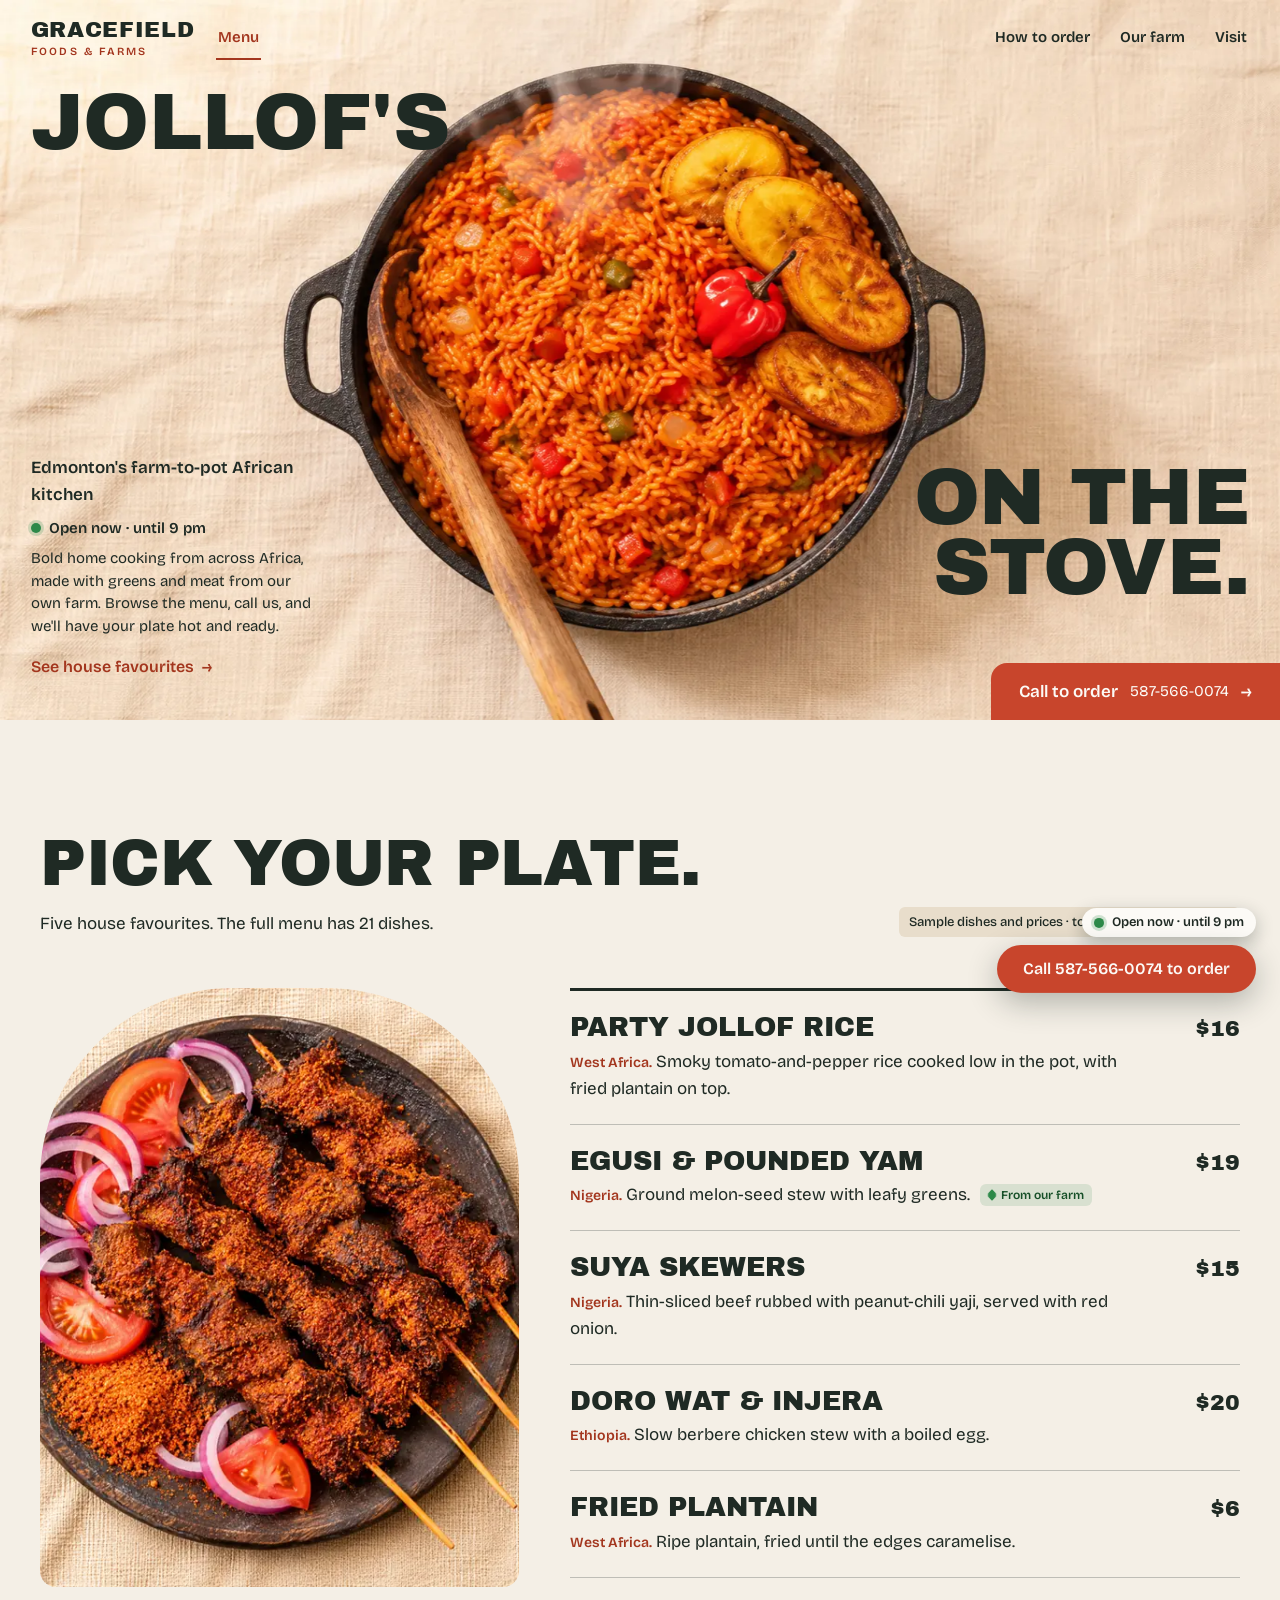
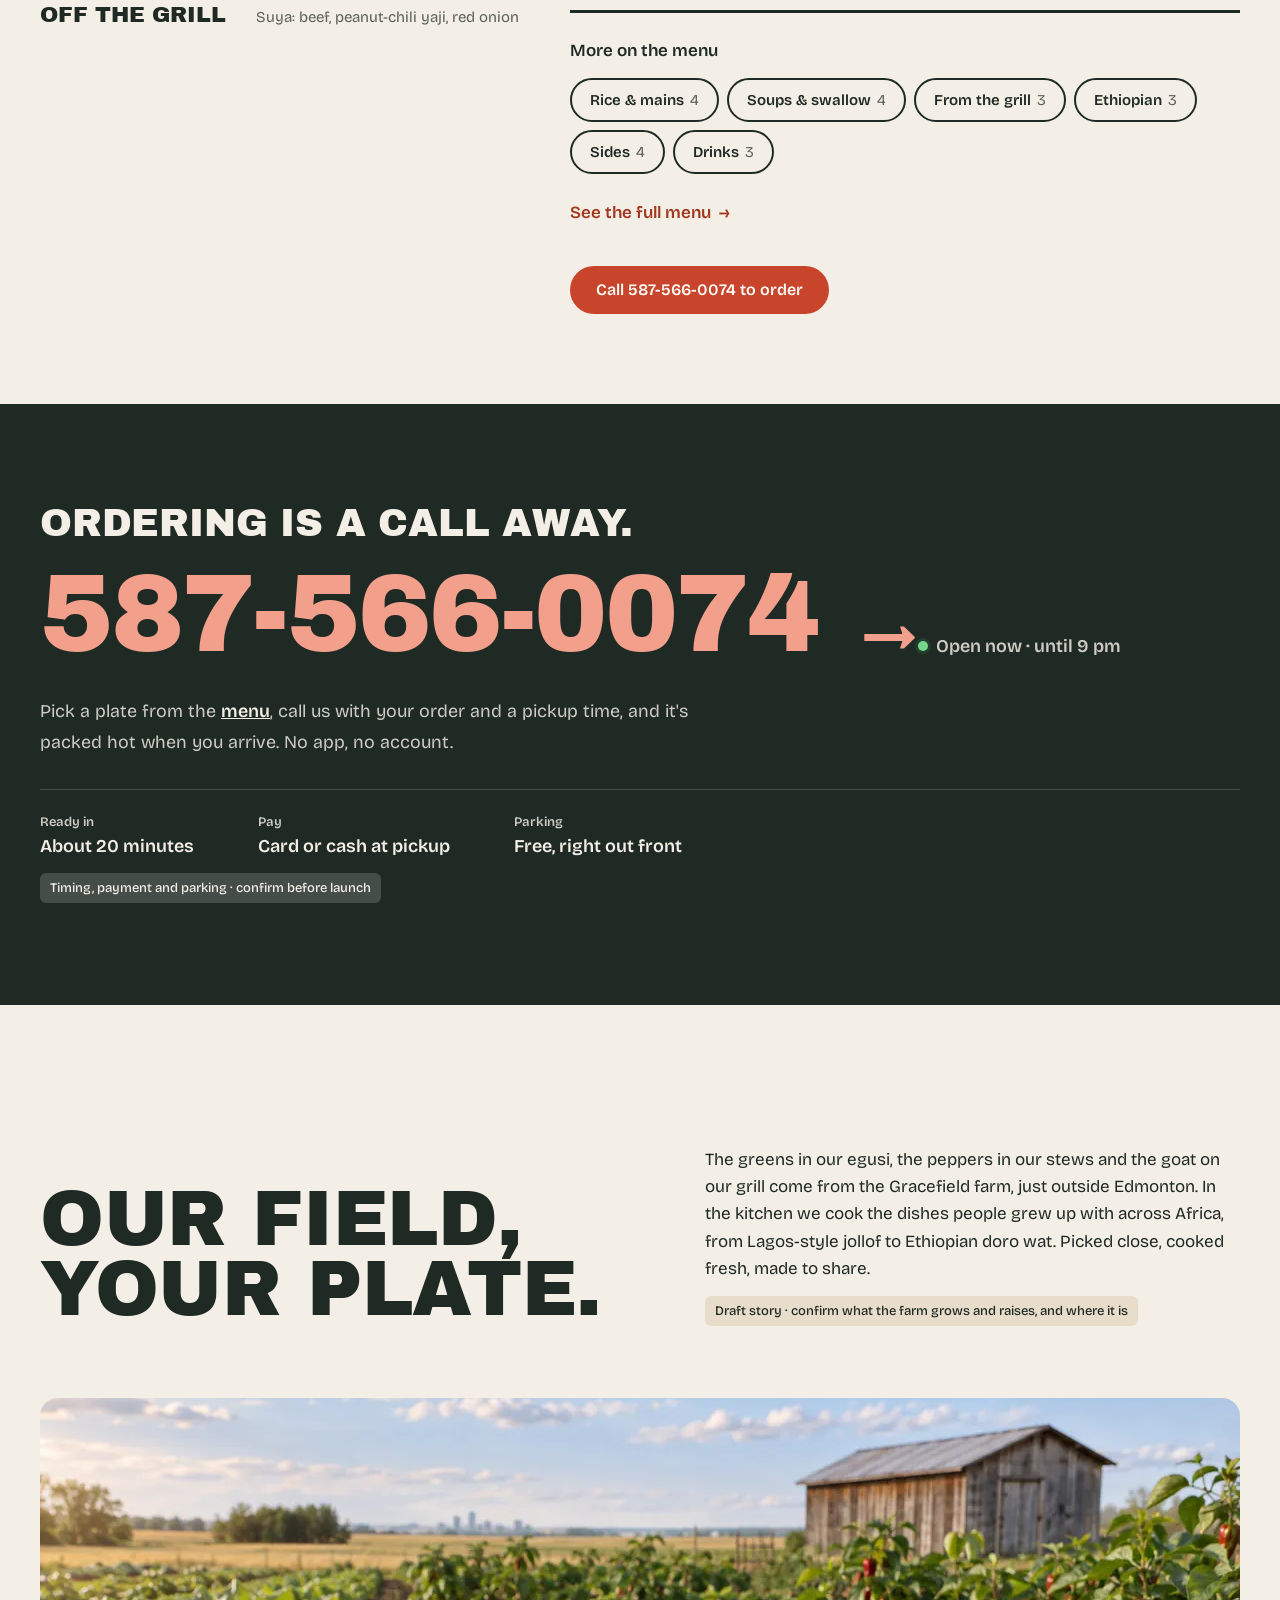
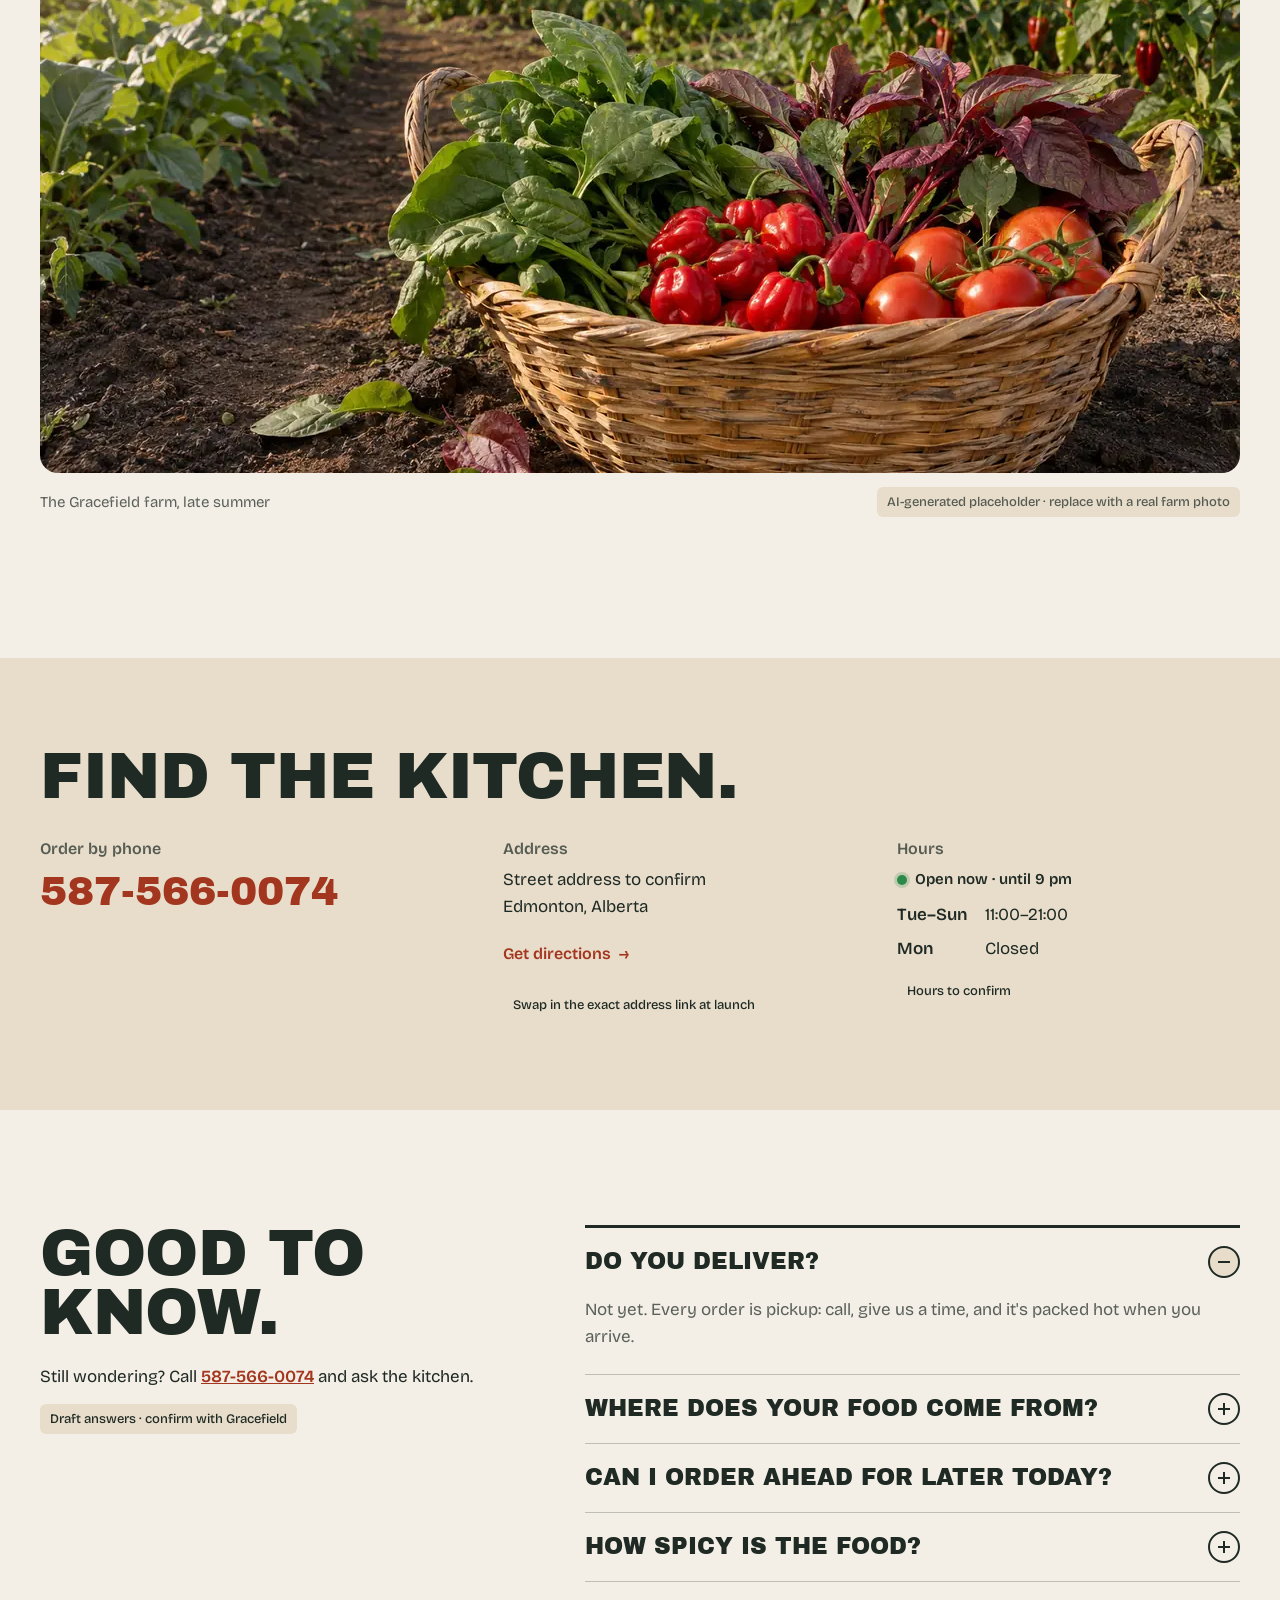
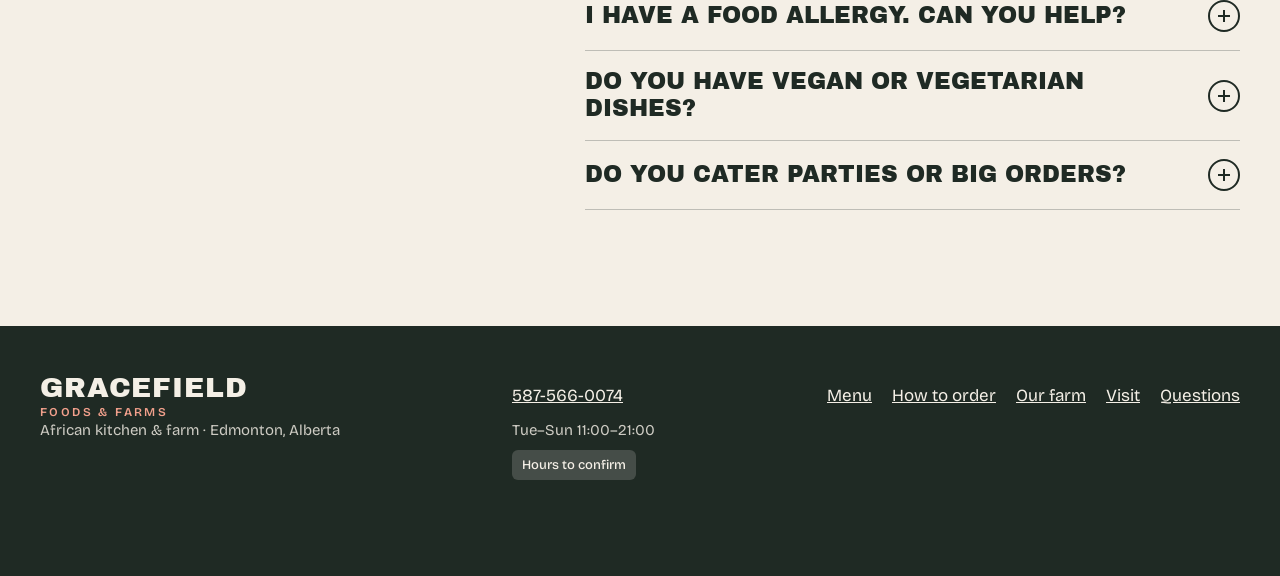
==== homepage-preview.html @ 68cd5986 "Gracefield Foods & Farms review preview Static HTML homepage and full menu for client review before " ====
<!doctype html>
<html lang="en">
<head>
<meta charset="utf-8">
<meta name="viewport" content="width=device-width,initial-scale=1">
<meta name="robots" content="noindex, nofollow"><!-- REVIEW PREVIEW ONLY: remove on the real site -->
<title>Gracefield Foods &amp; Farms · African Kitchen in Edmonton</title>
<meta name="description" content="Gracefield Foods &amp; Farms cooks bold African home food in Edmonton with produce from our own farm. See the menu and call 587-566-0074 to order.">
<!-- Share + search basics. LAUNCH: replace relative URLs with the full domain (https://…) and add <link rel="canonical">. -->
<meta name="theme-color" content="#f4efe6">
<link rel="icon" href="assets/favicon.svg" type="image/svg+xml">
<meta property="og:type" content="restaurant">
<meta property="og:site_name" content="Gracefield Foods &amp; Farms">
<meta property="og:title" content="Gracefield Foods &amp; Farms · African Kitchen in Edmonton">
<meta property="og:description" content="Jollof, egusi, suya and doro wat, cooked with greens and meat from our own farm. Call 587-566-0074 to order for pickup.">
<meta property="og:image" content="assets/share-1200x630.jpg">
<meta property="og:image:width" content="1200">
<meta property="og:image:height" content="630">
<meta property="og:image:alt" content="Cast-iron pot of jollof rice with fried plantain and a scotch bonnet">
<meta property="og:locale" content="en_CA">
<meta name="twitter:card" content="summary_large_image">
<script type="application/ld+json">
{
  "@context": "https://schema.org",
  "@type": "Restaurant",
  "name": "Gracefield Foods & Farms",
  "description": "African home cooking with produce from our own farm, for pickup in Edmonton.",
  "servesCuisine": ["African", "West African", "Nigerian", "Ghanaian", "Ethiopian"],
  "telephone": "+1-587-566-0074",
  "priceRange": "$$",
  "image": "assets/share-1200x630.jpg",
  "hasMenu": "menu-preview.html",
  "acceptsReservations": false,
  "address": {
    "@type": "PostalAddress",
    "addressLocality": "Edmonton",
    "addressRegion": "AB",
    "addressCountry": "CA"
  },
  "openingHoursSpecification": [
    {
      "@type": "OpeningHoursSpecification",
      "dayOfWeek": ["Tuesday", "Wednesday", "Thursday", "Friday", "Saturday", "Sunday"],
      "opens": "11:00",
      "closes": "21:00"
    }
  ]
}
</script>
<link rel="preconnect" href="https://fonts.googleapis.com">
<link rel="preconnect" href="https://fonts.gstatic.com" crossorigin>
<link rel="preload" as="style" href="https://fonts.googleapis.com/css2?family=Archivo+Black&family=Bricolage+Grotesque:opsz,wght@12..96,400;12..96,500;12..96,600&display=swap">
<link href="https://fonts.googleapis.com/css2?family=Archivo+Black&family=Bricolage+Grotesque:opsz,wght@12..96,400;12..96,500;12..96,600&display=swap" rel="stylesheet">
<link rel="preload" as="image" type="image/webp" imagesrcset="assets/hero-800.webp 800w, assets/hero-1200.webp 1200w, assets/hero-1672.webp 1672w" imagesizes="100vw">
<link rel="stylesheet" href="assets/gracefield.css?v=91feab56">
</head>
<body>
<a class="skip" href="#main">Skip to content</a>

<header class="site-header">
  <div class="brand-group">
    <a class="brand" href="#main">Gracefield <span class="brand-sub">Foods &amp; Farms</span></a>
    <nav aria-label="Menu"><a class="nav-primary" href="menu-preview.html">Menu</a></nav>
  </div>
  <button class="menu-toggle" type="button" aria-expanded="false" aria-controls="site-nav"><span class="bars" aria-hidden="true"></span><span class="label">More</span></button>
  <nav class="nav-utility-wrap" id="site-nav" aria-label="Main">
    <ul class="nav-utility">
      <li><a href="#order">How to order</a></li>
      <li><a href="#about">Our farm</a></li>
      <li><a href="#visit">Visit</a></li>
    </ul>
  </nav>
</header>

<main id="main">

  <!-- 1 · Hero -->
  <section class="hero" aria-labelledby="hero-title">
    <picture>
      <source type="image/webp" srcset="assets/hero-800.webp 800w, assets/hero-1200.webp 1200w, assets/hero-1672.webp 1672w" sizes="100vw">
      <img class="hero-img" src="assets/hero-1672.jpg" srcset="assets/hero-800.jpg 800w, assets/hero-1200.jpg 1200w, assets/hero-1672.jpg 1672w" sizes="100vw"
           width="1672" height="941" fetchpriority="high"
           alt="Overhead view of a cast-iron pot of steaming jollof rice topped with fried plantain and a scotch bonnet pepper">
    </picture>
    <h1 id="hero-title"><span class="l1">Jollof's</span> <span class="l2">on the<br>stove.</span></h1>
    <div class="hero-copy">
      <span class="where">Edmonton's farm-to-pot African kitchen</span>
      <p class="open-status" data-open-status hidden></p>
      <p>Bold home cooking from across Africa, made with greens and meat from our own farm. Browse the menu, call us, and we'll have your plate hot and ready.</p>
      <a class="link-arrow" href="#menu">See house favourites <span aria-hidden="true">→</span></a>
    </div>
    <a class="edge-cta" href="tel:+15875660074" data-callbar-anchor>Call to order <small>587-566-0074</small><span class="arrow" aria-hidden="true">→</span></a>
  </section>

  <!-- 2 · Menu: featured dish + list -->
  <section class="menu" id="menu" aria-labelledby="menu-title">
    <div class="wrap">
      <div class="menu-head">
        <div><h2 class="h2" id="menu-title">Pick your plate.</h2><p class="lede"><!-- build:lede -->Five house favourites. The full menu has 21 dishes.<!-- /build:lede --></p></div>
        <span class="placeholder-note">Sample dishes and prices · to confirm with Gracefield</span>
      </div>
      <div class="menu-grid">
        <figure class="feature">
          <picture>
            <source type="image/webp" srcset="assets/feature-suya-640.webp 640w, assets/feature-suya-960.webp 960w" sizes="(max-width:820px) 100vw, 45vw">
            <img src="assets/feature-suya-960.jpg" srcset="assets/feature-suya-640.jpg 640w, assets/feature-suya-960.jpg 960w" sizes="(max-width:820px) 100vw, 45vw"
                 width="960" height="960" loading="lazy" decoding="async"
                 alt="Spice-crusted beef suya skewers with red onion and tomato on a dark plate">
          </picture>
          <figcaption><b>Off the grill</b><span>Suya: beef, peanut-chili yaji, red onion</span></figcaption>
        </figure>
        <div>
<!-- build:favourites -->
          <ul class="menu-list">
            <li class="menu-item">
              <h3>Party Jollof Rice</h3><span class="price">$16</span>
              <p><span class="region">West Africa.</span> Smoky tomato-and-pepper rice cooked low in the pot, with fried plantain on top.</p>
            </li>
            <li class="menu-item">
              <h3>Egusi &amp; Pounded Yam</h3><span class="price">$19</span>
              <p><span class="region">Nigeria.</span> Ground melon-seed stew with leafy greens. <span class="farm-tag">From our farm</span></p>
            </li>
            <li class="menu-item">
              <h3>Suya Skewers</h3><span class="price">$15</span>
              <p><span class="region">Nigeria.</span> Thin-sliced beef rubbed with peanut-chili yaji, served with red onion.</p>
            </li>
            <li class="menu-item">
              <h3>Doro Wat &amp; Injera</h3><span class="price">$20</span>
              <p><span class="region">Ethiopia.</span> Slow berbere chicken stew with a boiled egg.</p>
            </li>
            <li class="menu-item">
              <h3>Fried Plantain</h3><span class="price">$6</span>
              <p><span class="region">West Africa.</span> Ripe plantain, fried until the edges caramelise.</p>
            </li>
          </ul>
<!-- /build:favourites -->
          <div class="menu-more">
            <p>More on the menu</p>
<!-- build:chips -->
            <ul class="cat-chips">
              <li><a href="menu-preview.html#rice">Rice &amp; mains<span class="count">4</span></a></li>
              <li><a href="menu-preview.html#soups">Soups &amp; swallow<span class="count">4</span></a></li>
              <li><a href="menu-preview.html#grill">From the grill<span class="count">3</span></a></li>
              <li><a href="menu-preview.html#ethiopian">Ethiopian<span class="count">3</span></a></li>
              <li><a href="menu-preview.html#sides">Sides<span class="count">4</span></a></li>
              <li><a href="menu-preview.html#drinks">Drinks<span class="count">3</span></a></li>
            </ul>
<!-- /build:chips -->
            <a class="link-arrow" href="menu-preview.html">See the full menu <span aria-hidden="true">→</span></a>
          </div>
          <div class="menu-foot">
            <a class="btn btn-primary" href="tel:+15875660074">Call 587-566-0074 to order</a>
          </div>
        </div>
      </div>
    </div>
  </section>

  <!-- 3 · A call away (dark) -->
  <section class="order" id="order" aria-labelledby="order-title">
    <div class="wrap">
      <h2 class="h2" id="order-title">Ordering is a call away.</h2>
      <a class="order-phone" href="tel:+15875660074"><span>587-566-0074</span><span class="arrow" aria-hidden="true">→</span></a>
      <p class="open-status" data-open-status hidden></p>
      <p>Pick a plate from the <a href="menu-preview.html">menu</a>, call us with your order and a pickup time, and it's packed hot when you arrive. No app, no account.</p>
      <dl class="pickup">
        <div><dt>Ready in</dt><dd>About 20 minutes</dd></div>
        <div><dt>Pay</dt><dd>Card or cash at pickup</dd></div>
        <div><dt>Parking</dt><dd>Free, right out front</dd></div>
      </dl>
      <span class="placeholder-note">Timing, payment and parking · confirm before launch</span>
    </div>
  </section>

  <!-- 4 · About -->
  <section class="about-sec" id="about" aria-labelledby="about-title">
    <div class="wrap about">
      <h2 class="h2" id="about-title">Our field, your plate.</h2>
      <div>
        <p class="lede">The greens in our egusi, the peppers in our stews and the goat on our grill come from the Gracefield farm, just outside Edmonton. In the kitchen we cook the dishes people grew up with across Africa, from Lagos-style jollof to Ethiopian doro wat. Picked close, cooked fresh, made to share.</p>
        <span class="placeholder-note">Draft story · confirm what the farm grows and raises, and where it is</span>
      </div>
    </div>
    <figure class="wrap farm-photo">
      <picture>
        <source type="image/webp" srcset="assets/farm-800.webp 800w, assets/farm-1200.webp 1200w, assets/farm-1536.webp 1536w" sizes="(max-width:75rem) 100vw, 75rem">
        <img src="assets/farm-1200.jpg" srcset="assets/farm-800.jpg 800w, assets/farm-1200.jpg 1200w, assets/farm-1536.jpg 1536w" sizes="(max-width:75rem) 100vw, 75rem"
             width="1536" height="1024" loading="lazy" decoding="async"
             alt="A woven basket of just-picked greens, red peppers and tomatoes between crop rows on the Gracefield farm, a weathered shed and prairie sky behind">
      </picture>
      <figcaption><span>The Gracefield farm, late summer</span><span class="placeholder-note">AI-generated placeholder · replace with a real farm photo</span></figcaption>
    </figure>
  </section>

  <!-- 5 · Visit -->
  <section class="visit" id="visit" aria-labelledby="visit-title">
    <div class="wrap">
      <h2 class="h2" id="visit-title">Find the kitchen.</h2>
      <div class="visit-grid">
        <div>
          <h3>Order by phone</h3>
          <a class="big-phone" href="tel:+15875660074">587-566-0074</a>
        </div>
        <div>
          <h3>Address</h3>
          <p>Street address to confirm<br>Edmonton, Alberta</p>
          <a class="link-arrow" href="https://www.google.com/maps/search/?api=1&amp;query=Gracefield+Foods+and+Farms+Edmonton" target="_blank" rel="noopener">Get directions <span aria-hidden="true">→</span><span class="vh"> (opens Google Maps)</span></a>
          <span class="placeholder-note">Swap in the exact address link at launch</span>
        </div>
        <div>
          <h3>Hours</h3>
          <p class="open-status" data-open-status hidden></p>
          <dl>
            <dt>Tue–Sun</dt><dd>11:00–21:00</dd>
            <dt>Mon</dt><dd>Closed</dd>
          </dl>
          <span class="placeholder-note">Hours to confirm</span>
        </div>
      </div>
    </div>
  </section>

  <!-- 6 · FAQ (native details, one open at a time) -->
  <section class="faq" id="faq" aria-labelledby="faq-title">
    <div class="wrap faq-grid">
      <div class="faq-head">
        <h2 class="h2" id="faq-title">Good to know.</h2>
        <p class="lede">Still wondering? Call <a href="tel:+15875660074">587-566-0074</a> and ask the kitchen.</p>
        <span class="placeholder-note">Draft answers · confirm with Gracefield</span>
      </div>
      <div class="faq-list">
        <details name="faq" open>
          <summary>Do you deliver?</summary>
          <div class="faq-a"><p>Not yet. Every order is pickup: call, give us a time, and it's packed hot when you arrive.</p></div>
        </details>
        <details name="faq">
          <summary>Where does your food come from?</summary>
          <div class="faq-a"><p>Much of it from our own farm outside Edmonton: leafy greens, peppers, goat and chicken. Look for the "From our farm" tag on the <a href="menu-preview.html">menu</a>. Rice, plantain and spices come from trusted African grocers.</p></div>
        </details>
        <details name="faq">
          <summary>Can I order ahead for later today?</summary>
          <div class="faq-a"><p>Yes. Call any time we're open and tell us when you'd like to pick up. We'll start cooking so it's ready on the minute.</p></div>
        </details>
        <details name="faq">
          <summary>How spicy is the food?</summary>
          <div class="faq-a"><p>Every dish on the <a href="menu-preview.html">menu</a> shows a heat rating out of 3. Most plates can be made milder; just ask when you call.</p></div>
        </details>
        <details name="faq">
          <summary>I have a food allergy. Can you help?</summary>
          <div class="faq-a"><p>Each dish lists its allergens on the menu. Our kitchen cooks with peanuts, fish and wheat, so tell us about any allergy when you order and we'll tell you what's safe.</p></div>
        </details>
        <details name="faq">
          <summary>Do you have vegan or vegetarian dishes?</summary>
          <div class="faq-a"><p>Yes: party jollof, misir wat, the Ethiopian veggie combo and fried plantain are all vegan. Look for the Vegan and Vegetarian tags on the <a href="menu-preview.html">menu</a>.</p></div>
        </details>
        <details name="faq">
          <summary>Do you cater parties or big orders?</summary>
          <div class="faq-a"><p>We do trays of jollof, stews and suya for parties and events. Call at least two days ahead so we can plan the pots.</p></div>
        </details>
      </div>
    </div>
  </section>

</main>

<footer class="site-footer">
  <div class="wrap">
    <div><a class="brand" href="#main">Gracefield <span class="brand-sub">Foods &amp; Farms</span></a><p>African kitchen &amp; farm · Edmonton, Alberta</p></div>
    <div>
      <a class="foot-phone" href="tel:+15875660074">587-566-0074</a>
      <p>Tue–Sun 11:00–21:00</p>
      <span class="placeholder-note">Hours to confirm</span>
    </div>
    <nav aria-label="Footer">
      <ul class="foot-links">
        <li><a href="menu-preview.html">Menu</a></li>
        <li><a href="#order">How to order</a></li>
        <li><a href="#about">Our farm</a></li>
        <li><a href="#visit">Visit</a></li>
        <li><a href="#faq">Questions</a></li>
      </ul>
    </nav>
  </div>
</footer>

<div class="callbar"><p class="open-status" data-open-status hidden></p><a class="btn btn-primary" href="tel:+15875660074">Call 587-566-0074 to order</a></div>

<script src="assets/gracefield.js?v=31a1e424"></script>
</body>
</html>
---- assets/gracefield.css ----
/* Gracefield · Market Day — shared preview styles (v2, post-audit) */
:root{
  /* Palette (OKLCH). Contrast: accent-text on canvas 5.9:1 · on-accent on accent 4.7:1 · on-ink-accent on ink 7.2:1 */
  --canvas:oklch(95.4% 0.013 82);
  --paper:oklch(98.6% 0.006 85);
  --surface:oklch(90.1% 0.027 80);
  --ink:oklch(27.2% 0.019 161);
  --ink-muted:oklch(27.2% 0.019 161 / .72);
  --rule:oklch(27.2% 0.019 161 / .25);
  --rule-strong:oklch(27.2% 0.019 161 / .45);
  --accent:oklch(57.1% 0.171 33);        /* fills */
  --accent-hover:oklch(52% 0.157 34);
  --accent-text:oklch(48.9% 0.148 34);   /* red text on light surfaces */
  --on-accent:oklch(98.6% 0.006 85);
  --on-ink:oklch(95.4% 0.013 82);
  --on-ink-muted:oklch(95.4% 0.013 82 / .82);
  --on-ink-accent:oklch(78.2% 0.103 34);
  --on-ink-rule:oklch(95.4% 0.013 82 / .18);
  --shadow:oklch(27.2% 0.019 161 / .3);
  --open:oklch(56% 0.13 150);            /* open-now dot (graphic, 3:1+ on canvas) */
  --on-ink-open:oklch(80% 0.14 150);

  --display:'Archivo Black',Impact,'Arial Black',sans-serif;
  --body:'Bricolage Grotesque','Trebuchet MS',system-ui,sans-serif;
  --pad:clamp(1.125rem,2.4vw,2.25rem);
  --ease:cubic-bezier(.22,1,.36,1);       /* ease-out-quint */
}
*{box-sizing:border-box}
html{scroll-behavior:smooth}
body{margin:0;background:var(--canvas);color:var(--ink);font:400 1.0625rem/1.6 var(--body);font-optical-sizing:auto;-webkit-font-smoothing:antialiased}
img{max-width:100%;height:auto;display:block}
a{color:inherit}
:focus-visible{outline:3px solid var(--ink);outline-offset:3px;border-radius:4px}
.skip{position:absolute;left:-999px;top:.5rem;background:var(--ink);color:var(--on-ink);padding:.625rem .875rem;z-index:50}
.skip:focus{left:.5rem}

/* ---------- Header (split) ---------- */
.site-header{position:absolute;inset:0 0 auto 0;z-index:10;display:flex;align-items:center;justify-content:space-between;padding:1rem var(--pad);gap:1rem}
.brand-group{display:flex;align-items:center;gap:1.375rem}
.brand{font:400 1.375rem/1 var(--display);letter-spacing:.03em;text-decoration:none;text-transform:uppercase;display:inline-flex;flex-direction:column;justify-content:center;align-items:flex-start;gap:.3rem;min-height:2.75rem}
.brand-sub{font:600 .6875rem/1 var(--body);letter-spacing:.2em;color:var(--accent-text)}
.site-footer .brand-sub{font-size:.75rem;color:var(--on-ink-accent)}
.nav-primary{font:600 .9375rem/1 var(--body);color:var(--accent-text);text-decoration:none;display:inline-flex;align-items:center;min-height:2.75rem;padding:0 .125rem;border-bottom:2px solid currentColor}
.nav-utility{display:flex;gap:1.625rem;list-style:none;margin:0;padding:0}
.nav-utility a{font:600 .9375rem/1 var(--body);text-decoration:none;display:inline-flex;align-items:center;min-height:2.75rem;padding:0 .125rem;border-bottom:2px solid transparent;transition:border-color .2s}
.nav-utility a:hover{border-bottom-color:var(--ink)}
.nav-utility a[aria-current="page"]{border-bottom-color:var(--accent)}
.menu-toggle{display:none;font:600 .9375rem/1 var(--body);background:var(--ink);color:var(--on-ink);border:0;border-radius:999px;padding:.75rem 1.125rem;min-height:2.75rem;cursor:pointer;align-items:center;gap:.625rem}
.menu-toggle .bars{width:16px;height:10px;position:relative}
.menu-toggle .bars::before,.menu-toggle .bars::after{content:"";position:absolute;left:0;right:0;top:0;height:2px;background:currentColor;transition:transform .3s var(--ease)}
.menu-toggle .bars::after{transform:translateY(8px)}
.menu-toggle[aria-expanded="true"] .bars::before{transform:translateY(4px) rotate(45deg)}
.menu-toggle[aria-expanded="true"] .bars::after{transform:translateY(4px) rotate(-45deg)}

/* ---------- Hero (wide desktop, >1100px) ---------- */
.hero{position:relative;width:100%;aspect-ratio:16/9;max-height:100svh;min-height:37.5rem;overflow:hidden;background:var(--surface)}
.hero-img{position:absolute;inset:0;width:100%;height:100%;object-fit:cover;object-position:center;animation:settle 1.3s var(--ease) both}
.hero h1{margin:0;font:400 clamp(3rem,6.2vw,8.5rem)/.88 var(--display);text-transform:uppercase;letter-spacing:-.005em}
.hero h1 .l1{position:absolute;left:var(--pad);top:clamp(5.5rem,9vh,7.5rem);animation:inL 1s .1s var(--ease) both}
.hero h1 .l2{position:absolute;right:var(--pad);bottom:clamp(5.75rem,13vh,8rem);text-align:right;animation:inR 1s .2s var(--ease) both}
.hero-copy{position:absolute;left:var(--pad);bottom:var(--pad);max-width:min(30ch,22vw);z-index:2}
.hero-copy p{margin:0 0 .5rem;font-size:clamp(.9375rem,1.1vw,1.125rem);line-height:1.5}
.hero-copy .where{display:block;font-weight:600;margin-bottom:.375rem}
.link-arrow{font:600 1rem/1 var(--body);color:var(--accent-text);text-decoration:none;display:inline-flex;align-items:center;gap:.5rem;min-height:2.75rem;border:0;background:none;padding:0;cursor:pointer}
.link-arrow span,.edge-cta .arrow{display:inline-block;transition:transform .3s var(--ease)}
.link-arrow:hover span,.link-arrow:focus-visible span,.edge-cta:hover .arrow,.edge-cta:focus-visible .arrow{transform:translateX(6px)}
.edge-cta{position:absolute;right:0;bottom:0;z-index:3;display:flex;align-items:center;gap:.75rem;background:var(--accent);color:var(--on-accent);
  text-decoration:none;font:600 1.0625rem/1 var(--body);padding:1.25rem 1.75rem;border-radius:1rem 0 0 0;transition:background .2s}
.edge-cta small{font-size:.9375rem;font-weight:400}
.edge-cta:hover,.edge-cta:focus-visible{background:var(--accent-hover)}
.edge-cta:focus-visible{outline-color:var(--on-accent);outline-offset:-6px}

@keyframes settle{from{transform:scale(1.06)}to{transform:none}}
@keyframes inL{from{transform:translateX(-60px)}to{transform:none}}
@keyframes inR{from{transform:translateX(60px)}to{transform:none}}

/* ---------- Buttons ---------- */
.btn{display:inline-flex;align-items:center;justify-content:center;gap:.625rem;min-height:3rem;padding:.875rem 1.5rem;border-radius:999px;
  font:600 1rem/1 var(--body);text-decoration:none;border:2px solid transparent;cursor:pointer;transition:transform .25s var(--ease),background .2s}
.btn-primary{background:var(--accent);color:var(--on-accent)}
.btn-primary:hover{background:var(--accent-hover);transform:translateY(-2px)}

/* ---------- Dialog (hero-only preview) ---------- */
dialog.details{border:0;padding:0;border-radius:1.125rem;max-width:min(35rem,92vw);width:100%;background:var(--canvas);color:var(--ink);box-shadow:0 30px 80px var(--shadow)}
dialog.details::backdrop{background:oklch(27.2% 0.019 161 / .55)}
dialog.details[open]{animation:pop .35s var(--ease)}
.details-inner{padding:1.75rem 1.75rem 1.5rem}
.details h2{font:400 clamp(1.5rem,7vw,1.875rem)/1 var(--display);text-transform:uppercase;margin:0 0 .375rem;padding-right:3.25rem}
.details .note{font-size:.8125rem;color:var(--ink-muted);margin:0 0 1.125rem}
.details ul{list-style:none;margin:0 0 1.375rem;padding:0}
.details li{display:flex;justify-content:space-between;gap:1rem;padding:.75rem 0;border-top:1px dashed var(--rule-strong)}
.details li b{font-weight:600}
.details .close{position:absolute;top:.875rem;right:.875rem;width:2.75rem;height:2.75rem;border-radius:50%;border:0;background:var(--surface);font:600 1.25rem/1 var(--body);cursor:pointer;color:var(--ink)}
@keyframes pop{from{transform:translateY(16px) scale(.98)}to{transform:none}}

/* ---------- Shared section bits ---------- */
.wrap{max-width:75rem;margin:0 auto}
.h2{font:400 clamp(2.5rem,5vw,4.5rem)/.92 var(--display);text-transform:uppercase;margin:0 0 1.25rem;letter-spacing:-.005em}
.lede{max-width:52ch;font-size:clamp(1.0625rem,1.3vw,1.25rem);margin:0}
.placeholder-note{display:inline-block;font:500 .8125rem/1.4 var(--body);background:var(--surface);padding:.375rem .625rem;border-radius:.375rem;margin-top:.875rem}

/* ---------- Menu: featured dish + list ---------- */
.menu{padding:clamp(4.5rem,9vw,8rem) var(--pad) clamp(4rem,7vw,6rem)}
.menu-head{display:flex;flex-wrap:wrap;align-items:flex-end;justify-content:space-between;gap:1rem 2rem;margin-bottom:clamp(2rem,4vw,3.5rem)}
.menu-head .h2{margin:0}
.menu-head .lede{margin-top:1rem}
.menu-grid{display:grid;grid-template-columns:minmax(0,5fr) minmax(0,7fr);gap:clamp(1.75rem,4vw,4rem);align-items:start}
.feature{margin:0;position:sticky;top:1.5rem}
.feature img{width:100%;aspect-ratio:4/5;object-fit:cover;object-position:66% 34%;border-radius:12rem 12rem 1rem 1rem}
.feature figcaption{display:flex;justify-content:space-between;gap:1rem;align-items:baseline;margin-top:1rem}
.feature figcaption b{font:400 1.375rem/1.1 var(--display);text-transform:uppercase}
.feature figcaption span{font-size:.9375rem;color:var(--ink-muted)}
.menu-list{list-style:none;margin:0;padding:0;border-top:3px solid var(--ink)}
.menu-item{display:grid;grid-template-columns:minmax(0,1fr) auto;gap:.375rem 1.5rem;align-items:baseline;padding:1.375rem 0;border-bottom:1px solid var(--rule)}
.menu-item h3{font:400 clamp(1.375rem,2.1vw,1.875rem)/1.05 var(--display);text-transform:uppercase;margin:0}
.menu-item .region{font-weight:600;font-size:.875rem;color:var(--accent-text)}
.menu-item p{grid-column:1/-1;margin:0;max-width:52ch}
.menu-item .price{font:400 1.375rem/1 var(--display)}
.menu-foot{display:flex;flex-wrap:wrap;gap:1rem 1.5rem;align-items:center;margin-top:2rem}

/* ---------- A call away (dark) ---------- */
.order{background:var(--ink);color:var(--on-ink);padding:clamp(4rem,8vw,7rem) var(--pad)}
.order .h2{font-size:clamp(1.75rem,3vw,2.75rem);margin-bottom:1rem}
.order-phone{display:inline-flex;align-items:baseline;flex-wrap:wrap;gap:.25em .4em;color:var(--on-ink-accent);text-decoration:none;
  font:400 clamp(2.5rem,8.6vw,9rem)/.9 var(--display);letter-spacing:-.02em;margin:.25rem 0 1.75rem;white-space:nowrap;min-height:2.75rem;padding-block:.25rem}
.order-phone .arrow{font-size:.5em;transition:transform .35s var(--ease)}
.order-phone:hover .arrow,.order-phone:focus-visible .arrow{transform:translateX(.2em)}
.order-phone:focus-visible{outline-color:var(--on-ink)}
.order p{margin:0;max-width:56ch;font-size:clamp(1.0625rem,1.4vw,1.3125rem);line-height:1.7;color:var(--on-ink-muted)}
.order p a{color:var(--on-ink);font-weight:600}
.order .placeholder-note{background:var(--on-ink-rule);color:var(--on-ink)}

/* ---------- About ---------- */
.about-sec{padding:clamp(5rem,11vw,10rem) var(--pad)}
.about{display:grid;grid-template-columns:minmax(0,1.1fr) minmax(0,1fr);gap:clamp(1.75rem,6vw,6rem);align-items:end}
.about .h2{font-size:clamp(2.75rem,6vw,5rem);margin:0}

/* ---------- Visit ---------- */
.visit{background:var(--surface);padding:clamp(4rem,7vw,6rem) var(--pad)}
.visit-grid{display:grid;grid-template-columns:1.2fr 1fr 1fr;gap:clamp(1.5rem,4vw,4rem);margin-top:2rem}
.visit-grid h3{font:600 1rem/1.2 var(--body);margin:0 0 .5rem;color:var(--ink-muted)}
.visit-grid p,.visit-grid dl{margin:0}
.visit-grid dl{display:grid;grid-template-columns:auto 1fr;gap:.375rem 1.125rem}
.visit-grid dt{font-weight:600}
.visit-grid dd{margin:0}
.big-phone{font:400 clamp(1.75rem,3.2vw,2.75rem)/1 var(--display);text-decoration:none;color:var(--accent-text);display:inline-flex;align-items:center;min-height:2.75rem;padding-block:.375rem}
.big-phone:hover{text-decoration:underline;text-decoration-thickness:3px;text-underline-offset:6px}

/* ---------- Footer ---------- */
.site-footer{background:var(--ink);color:var(--on-ink);padding:3rem var(--pad) 6rem}
.site-footer .wrap{display:flex;flex-wrap:wrap;gap:1.5rem 3rem;justify-content:space-between;align-items:flex-start}
.site-footer .brand{font-size:1.75rem}
.site-footer p{margin:0;color:var(--on-ink-muted);font-size:.9375rem}
.site-footer a{color:var(--on-ink)}
.site-footer a:focus-visible{outline-color:var(--on-ink)}
.foot-links{list-style:none;margin:0;padding:0;display:flex;flex-wrap:wrap;gap:0 1.25rem}
.foot-links a,.foot-phone{display:inline-flex;align-items:center;min-height:2.75rem}
.site-footer .placeholder-note{background:var(--on-ink-rule);color:var(--on-ink);margin-top:.5rem}

.callbar{display:flex;flex-direction:column;align-items:flex-end;gap:.5rem;position:fixed;right:1.5rem;bottom:1.5rem;z-index:40;
  transform:translateY(calc(100% + 2rem));transition:transform .35s var(--ease)}
.callbar.show{transform:none}
.callbar a{box-shadow:0 10px 30px var(--shadow)}
.callbar .open-status{margin:0;padding:.375rem .75rem;border-radius:999px;background:var(--paper);box-shadow:0 6px 18px var(--shadow);font-size:.8125rem}

/* ---------- Mid widths (821–1100): stacked hero, wide image ---------- */
@media (max-width:1100px){
  .site-header{position:relative;background:var(--canvas)}
  .hero{aspect-ratio:auto;max-height:none;min-height:0;display:flex;flex-direction:column;background:var(--canvas);padding:.5rem var(--pad) 1.75rem}
  .hero h1{order:1;display:flex;justify-content:space-between;align-items:flex-end;gap:1rem;font-size:clamp(2.75rem,8vw,6rem)}
  .hero h1 .l1,.hero h1 .l2{position:static}
  .hero picture{order:2;display:block}
  .hero-img{position:static;order:2;width:auto;height:auto;aspect-ratio:16/9;margin:1.25rem calc(var(--pad) * -1);max-width:none;object-fit:cover}
  .hero-copy{position:static;order:3;max-width:none;display:flex;flex-wrap:wrap;align-items:center;gap:.25rem 2rem;padding-right:15rem}
  .hero-copy p{margin:0;max-width:42ch;font-size:1.0625rem}
  .hero-copy .where{flex-basis:100%;margin:0}
  .edge-cta{position:absolute;right:var(--pad);bottom:1.75rem;border-radius:999px}
  .menu-grid{grid-template-columns:minmax(0,4fr) minmax(0,6fr)}
}

/* ---------- Phone ---------- */
@media (max-width:820px){
  .nav-utility-wrap{position:absolute;top:100%;left:var(--pad);right:var(--pad);clip-path:inset(0 0 100% 0 round 1rem);visibility:hidden;
    transition:clip-path .4s var(--ease),visibility 0s .4s}
  .nav-utility-wrap.open{clip-path:inset(0 0 0 0 round 1rem);visibility:visible;transition:clip-path .4s var(--ease),visibility 0s}
  .nav-utility{flex-direction:column;gap:0;background:var(--ink);border-radius:1rem;padding:.5rem}
  .nav-utility a{display:flex;color:var(--on-ink);min-height:3.25rem;padding:0 .875rem;border-bottom:1px solid var(--on-ink-rule)}
  .nav-utility li:last-child a{border-bottom:0}
  .nav-utility a:hover,.nav-utility a:focus-visible{background:var(--on-ink-rule);outline-color:var(--on-ink);outline-offset:-3px}
  .menu-toggle{display:inline-flex}
  .brand-group{gap:1rem}

  .hero h1{display:block;font-size:clamp(2.75rem,14vw,5.5rem)}
  .hero h1 .l1,.hero h1 .l2{display:block}
  .hero-img{aspect-ratio:1/1}
  .hero-copy{display:block;padding-right:0}
  .hero-copy .where{margin-bottom:.375rem}
  .hero-copy p{margin-bottom:.25rem}
  .edge-cta{position:static;order:4;justify-content:center;padding:1.125rem 1.5rem;margin-top:.5rem}

  .menu-grid{grid-template-columns:1fr}
  .feature{position:static}
  .feature img{aspect-ratio:3/2;object-position:50% 45%;border-radius:7rem 7rem 1rem 1rem}
  .about{grid-template-columns:1fr}
  .visit-grid{grid-template-columns:1fr}
  .foot-links{flex-direction:column}

  .callbar{left:.75rem;right:.75rem;bottom:.75rem;transform:none} /* phones: always on screen */
  body:has(.callbar) .hero .edge-cta{display:none} /* the call bar replaces it */
  body:has(.callbar) .hero .open-status,body:has(.callbar) .order .open-status{display:none} /* the bar carries the status */
  .callbar.show{transform:none}
  .callbar a{flex:1;box-shadow:0 10px 30px var(--shadow)}
}


.site-header.is-static{position:relative}

/* ---------- Menu scaling: category chips, full menu page ---------- */
.cat-chips{display:flex;flex-wrap:wrap;gap:.5rem;list-style:none;margin:0;padding:0}
.cat-chips a{display:inline-flex;align-items:center;min-height:2.75rem;padding:0 1.125rem;border:2px solid var(--ink);border-radius:999px;
  font:600 .9375rem/1 var(--body);text-decoration:none;transition:background .2s,color .2s}
.cat-chips a:hover,.cat-chips a[aria-current="true"]{background:var(--ink);color:var(--on-ink)}
.cat-chips .count{font-weight:400;margin-left:.4em;opacity:.7}
.menu-more{margin-top:2rem;padding-top:1.5rem;border-top:3px solid var(--ink)}
.menu-more p{margin:0 0 .875rem;font-weight:600}
.menu-more .link-arrow{margin-top:1rem;font-size:1.0625rem}

.page-hero{padding:clamp(2rem,6vw,5rem) var(--pad) clamp(2rem,4vw,3rem)}
.page-hero h1{font:400 clamp(3.5rem,13vw,12rem)/.85 var(--display);text-transform:uppercase;margin:0 0 1.5rem;letter-spacing:-.01em}
.page-hero .row{display:flex;flex-wrap:wrap;gap:1rem 2rem;align-items:center;justify-content:space-between}
.page-hero .lede{max-width:44ch}

.cat-bar{position:sticky;top:0;z-index:20;background:var(--canvas);border-block:1px solid var(--rule);padding:.625rem var(--pad)}
.cat-bar .cat-chips{flex-wrap:nowrap;overflow-x:auto;scroll-snap-type:x proximity;scrollbar-width:none;max-width:75rem;margin:0 auto;padding-block:.125rem}
.cat-bar .cat-chips::-webkit-scrollbar{display:none}
.cat-bar .cat-chips li{scroll-snap-align:start;flex:none}

.cat-section{padding:clamp(3rem,6vw,5rem) var(--pad) 0;scroll-margin-top:4.5rem}
.cat-section:last-of-type{padding-bottom:clamp(4rem,8vw,6rem)}
.cat-head{display:grid;grid-template-columns:minmax(0,1fr) minmax(0,1.4fr);gap:1rem clamp(1.5rem,5vw,5rem);align-items:start}
.cat-head h2{font:400 clamp(2rem,4.4vw,3.75rem)/.95 var(--display);text-transform:uppercase;margin:0;position:sticky;top:5rem}
.cat-head .note{margin:.75rem 0 0;color:var(--ink-muted);font-size:.9375rem;max-width:30ch}
.tags{display:inline-flex;gap:.375rem;margin-left:.5rem;vertical-align:middle}
.tag{text-transform:none;font:600 .75rem/1 var(--body);padding:.3rem .5rem;border-radius:.375rem;background:var(--surface);color:var(--ink)}
.tag.hot{background:var(--accent);color:var(--on-accent)}
.legend{display:flex;flex-wrap:wrap;gap:.5rem 1.25rem;align-items:center;font-size:.875rem;color:var(--ink-muted);margin-top:1rem}

@media (max-width:820px){
  .cat-head{grid-template-columns:1fr}
  .cat-head h2{position:static}
  .cat-section{scroll-margin-top:4rem}
}


/* ---------- Rich dish rows (image optional) ---------- */
.dish-list{list-style:none;margin:0;padding:0;border-top:3px solid var(--ink)}
.dish{display:grid;grid-template-columns:6.5rem minmax(0,1fr);gap:1.25rem;align-items:start;padding:1.375rem 0;border-bottom:1px solid var(--rule)}
.dish.no-img{grid-template-columns:minmax(0,1fr)}
.dish-img{width:6.5rem;height:auto;aspect-ratio:1/1;object-fit:cover;border-radius:3.25rem 3.25rem .5rem .5rem}
.dish-top{display:flex;align-items:baseline;justify-content:space-between;gap:.5rem 1rem}
.dish-top h3{font:400 clamp(1.25rem,2vw,1.75rem)/1.05 var(--display);text-transform:uppercase;margin:0}
.dish-top .price{font:400 1.375rem/1 var(--display);white-space:nowrap}
.flags{display:inline-flex;flex-wrap:wrap;gap:.375rem;margin-left:.5rem;vertical-align:.2em}
.flag{font:600 .75rem/1 var(--body);text-transform:none;letter-spacing:0;padding:.3rem .5rem;border-radius:.375rem;background:var(--surface);color:var(--ink);white-space:nowrap}
.flag.popular{background:var(--ink);color:var(--on-ink)}
.flag.new{background:var(--accent);color:var(--on-accent)}
.flag.weekend{background:transparent;box-shadow:inset 0 0 0 1.5px var(--ink)}
.flag.sold{background:var(--ink-muted);color:var(--on-ink)}
.dish.sold .price{text-decoration:line-through;color:var(--ink-muted)}
.dish-meta{margin:.375rem 0 0;font-size:.875rem;color:var(--ink-muted)}
.dish-meta b{font-weight:600;color:var(--ink)}
.dish-desc{margin:.375rem 0 0;max-width:56ch}
.dish-foot{display:flex;flex-wrap:wrap;align-items:center;gap:.375rem .75rem;margin-top:.625rem}
.heat{display:inline-flex;align-items:center;gap:.3rem;font:600 .8125rem/1 var(--body)}
.heat i{display:inline-block;width:.55rem;height:.8rem;border-radius:50% 50% 45% 45% / 60% 60% 40% 40%;background:var(--rule)}
.heat i.on{background:var(--accent)}
.diet{font:600 .75rem/1 var(--body);padding:.3rem .5rem;border-radius:.375rem;background:var(--surface)}

@media (max-width:820px){
  .dish{grid-template-columns:4.75rem minmax(0,1fr);gap:1rem}
  .dish-img{width:4.75rem;border-radius:2.4rem 2.4rem .4rem .4rem}
  .flags{display:flex;margin:.5rem 0 0}
  .dish-top{flex-wrap:wrap}
}

@media (prefers-reduced-motion:reduce){
  *,*::before,*::after{animation:none!important;transition:none!important}
  html{scroll-behavior:auto}
}

.vh{position:absolute;width:1px;height:1px;overflow:hidden;clip:rect(0 0 0 0);white-space:nowrap}

/* ---------- Audit 2: open status, pickup basics, phone menu top, chip hint ---------- */
.open-status{display:inline-flex;align-items:center;gap:.5rem;margin:.5rem 0 0;font:600 .9375rem/1.3 var(--body)}
.open-status[hidden]{display:none}
.open-status::before{content:"";width:.625rem;height:.625rem;border-radius:50%;background:var(--accent);flex:none}
.open-status.is-open::before{background:var(--open);box-shadow:0 0 0 3px oklch(56% 0.13 150 / .22)}
.order .open-status{margin:0 0 1.25rem}
.order .open-status.is-open::before{background:var(--on-ink-open)}
.order .open-status.is-closed::before{background:var(--on-ink-accent)}
.visit-grid .open-status{margin:0 0 .75rem}

.pickup{display:grid;grid-template-columns:repeat(3,minmax(0,max-content));gap:1rem clamp(2rem,5vw,4.5rem);margin:2rem 0 0;padding-top:1.5rem;border-top:1px solid var(--on-ink-rule)}
.pickup dt{font:600 .8125rem/1.3 var(--body);color:var(--on-ink-muted)}
.pickup dd{margin:.25rem 0 0;font:600 1.125rem/1.3 var(--body);color:var(--on-ink)}

.visit-grid .link-arrow{margin-top:.75rem}
.menu-item .flag{margin-left:.375rem;vertical-align:.1em}
.menu-item.sold .price{text-decoration:line-through;color:var(--ink-muted)}

.hero-call{display:flex;flex-direction:column;align-items:flex-start;gap:.25rem}

/* Chip strip: fade the right edge so it reads as scrollable */
.cat-bar .cat-chips{-webkit-mask-image:linear-gradient(to right,black calc(100% - 2.5rem),transparent);mask-image:linear-gradient(to right,black calc(100% - 2.5rem),transparent);padding-right:2.5rem}

@media (max-width:820px){
  .pickup{grid-template-columns:1fr;gap:.875rem}
  .site-footer{padding-bottom:9.5rem} /* room for the call bar + status pill */
  .callbar{flex-direction:column;align-items:stretch;gap:.5rem}
  .callbar .open-status{align-self:center;margin:0;padding:.375rem .75rem;border-radius:999px;background:var(--paper);box-shadow:0 6px 18px var(--shadow);font-size:.8125rem}
  /* Menu page: the call bar already offers the call, so get food on screen sooner */
  .page-hero .hero-call .btn{display:none}
  .page-hero h1{margin-bottom:.875rem;font-size:clamp(2.5rem,12vw,3.5rem);white-space:nowrap}
  .page-hero .hero-call{display:none}
  .cat-bar + .cat-section{padding-top:2rem}
  .page-hero .lede{margin:0}
  .page-hero .legend{margin-top:.75rem;gap:.375rem .75rem}
  .page-hero .placeholder-note{margin-top:.625rem}
}

/* ---------- FAQ (native details/summary) ---------- */
.faq{padding:clamp(4.5rem,9vw,8rem) var(--pad);interpolate-size:allow-keywords}
.faq-grid{display:grid;grid-template-columns:minmax(0,1fr) minmax(0,1.4fr);gap:2rem clamp(2rem,6vw,6rem);align-items:start}
.faq-head{position:sticky;top:2rem}
.faq-head .lede{margin-top:1rem}
.faq-head .lede a{color:var(--accent-text);font-weight:600;white-space:nowrap}
.faq-list{border-top:3px solid var(--ink)}
.faq-list details{border-bottom:1px solid var(--rule)}
.faq-list summary{list-style:none;cursor:pointer;display:flex;justify-content:space-between;align-items:center;gap:1.5rem;
  min-height:3.5rem;padding:1.125rem 0;font:400 clamp(1.125rem,1.8vw,1.5rem)/1.15 var(--display);text-transform:uppercase}
.faq-list summary::-webkit-details-marker{display:none}
.faq-list summary::after{content:"";flex:none;width:1.75rem;height:1.75rem;border-radius:50%;border:2px solid var(--ink);
  background:linear-gradient(var(--ink),var(--ink)) center/.75rem 2px no-repeat,linear-gradient(var(--ink),var(--ink)) center/2px .75rem no-repeat;
  transition:transform .3s var(--ease),background-size .3s var(--ease)}
.faq-list details[open] summary::after{transform:rotate(180deg);background-size:.75rem 2px,2px 0;background-color:var(--surface)}
.faq-list summary:hover{color:var(--accent-text)}
.faq-list summary:focus-visible{outline-offset:2px}
.faq-a p{margin:0 0 1.5rem;max-width:58ch;color:var(--ink-muted)}
.faq-a a{color:var(--ink);font-weight:600}
/* Smooth open/close where supported; instant elsewhere */
.faq-list details::details-content{block-size:0;overflow:hidden;transition:block-size .35s var(--ease),content-visibility .35s allow-discrete}
.faq-list details[open]::details-content{block-size:auto}

@media (max-width:820px){
  .faq-grid{grid-template-columns:1fr}
  .faq-head{position:static}
}
@media (prefers-reduced-motion:reduce){.faq-list details::details-content{transition:none}}

/* ---------- Farm source tag ---------- */
.farm-tag{display:inline-flex;align-items:center;gap:.3rem;font:600 .75rem/1 var(--body);text-transform:none;letter-spacing:0;padding:.3rem .5rem;border-radius:.375rem;
  background:oklch(56% 0.13 150 / .14);color:oklch(38% 0.09 150);white-space:nowrap}
.farm-tag::before{content:"";width:.5rem;height:.5rem;border-radius:50% 0;background:var(--open);transform:rotate(-45deg)}
.menu-item .farm-tag{margin-left:.375rem;vertical-align:.1em}

/* ---------- About: farm photo ---------- */
.farm-photo{margin:clamp(2.5rem,6vw,4.5rem) auto 0}
.farm-photo img{width:100%;aspect-ratio:16/9;object-fit:cover;object-position:55% 45%;border-radius:1.125rem}
.farm-photo figcaption{display:flex;flex-wrap:wrap;justify-content:space-between;align-items:center;gap:.5rem 1rem;margin-top:.875rem;font-size:.9375rem;color:var(--ink-muted)}
.farm-photo figcaption .placeholder-note{margin:0}
@media (max-width:820px){
  .farm-photo img{aspect-ratio:4/3;object-position:62% 60%;border-radius:.875rem}
}
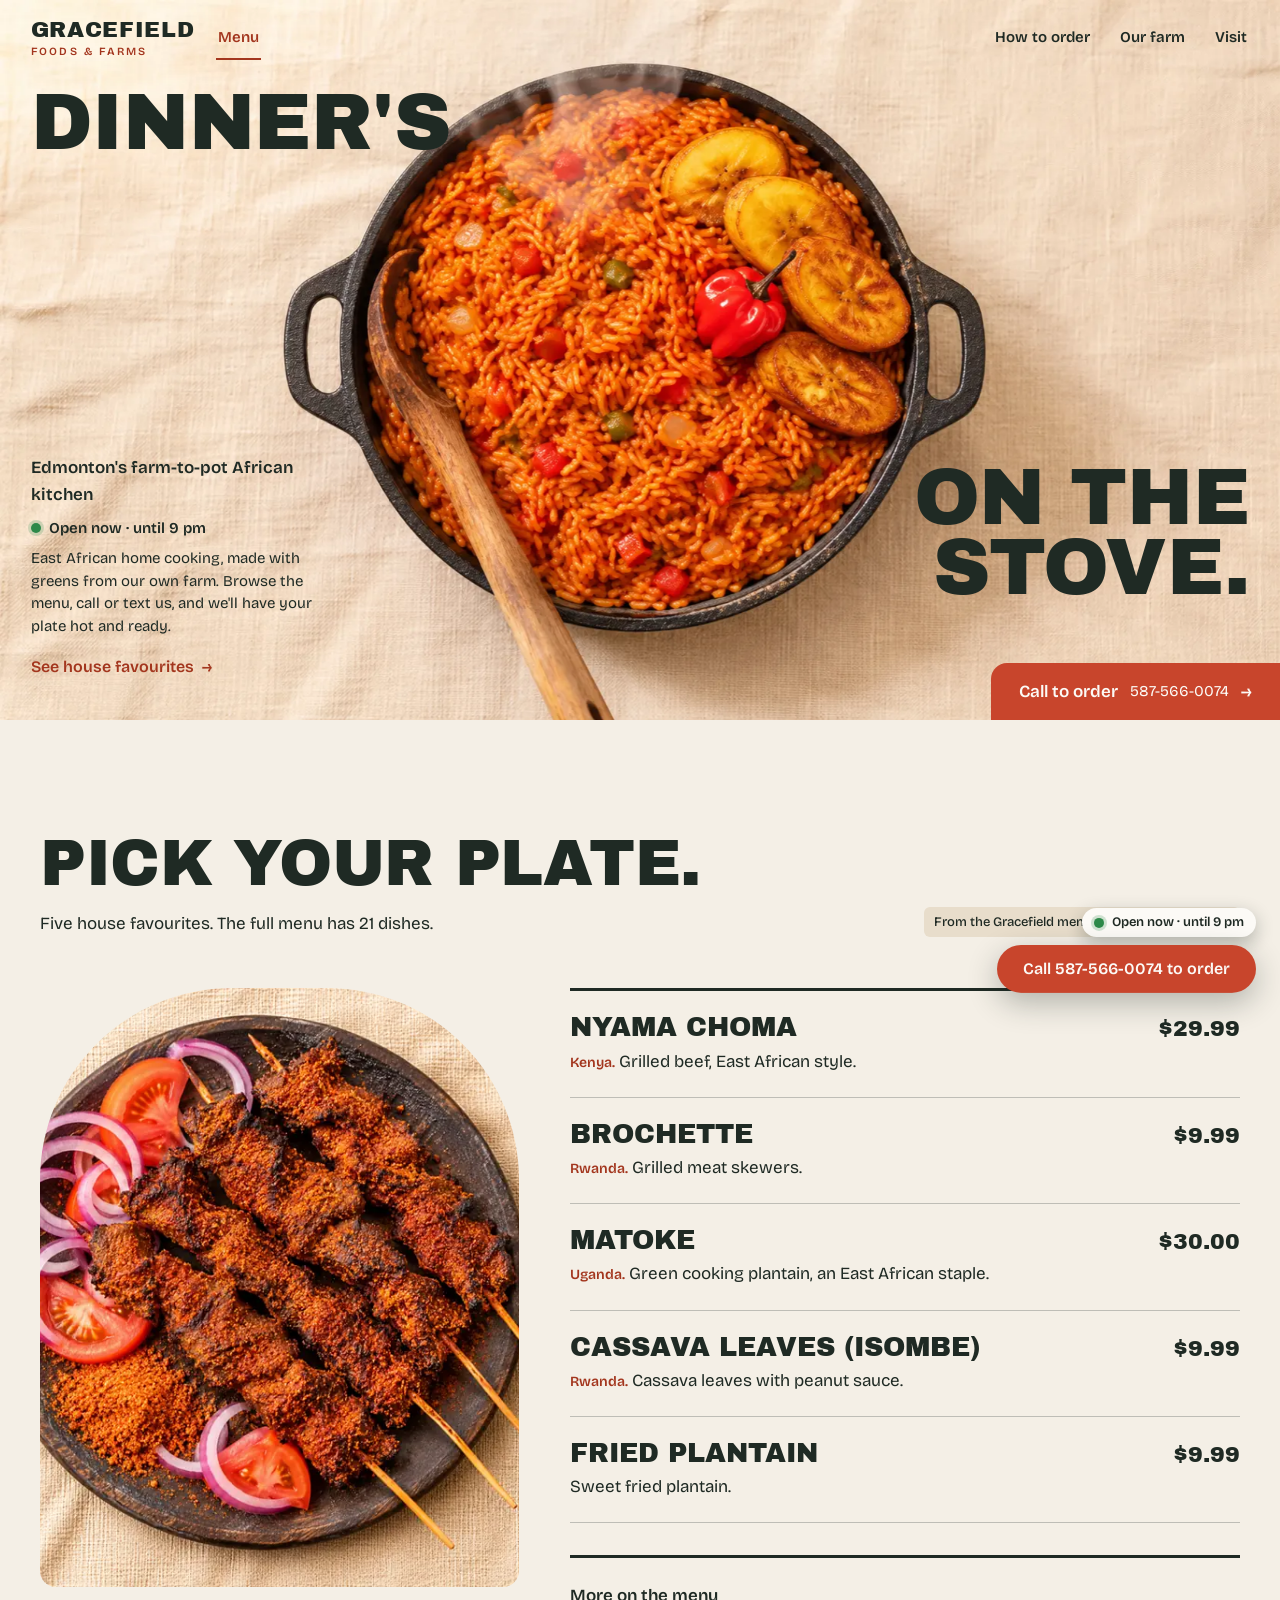
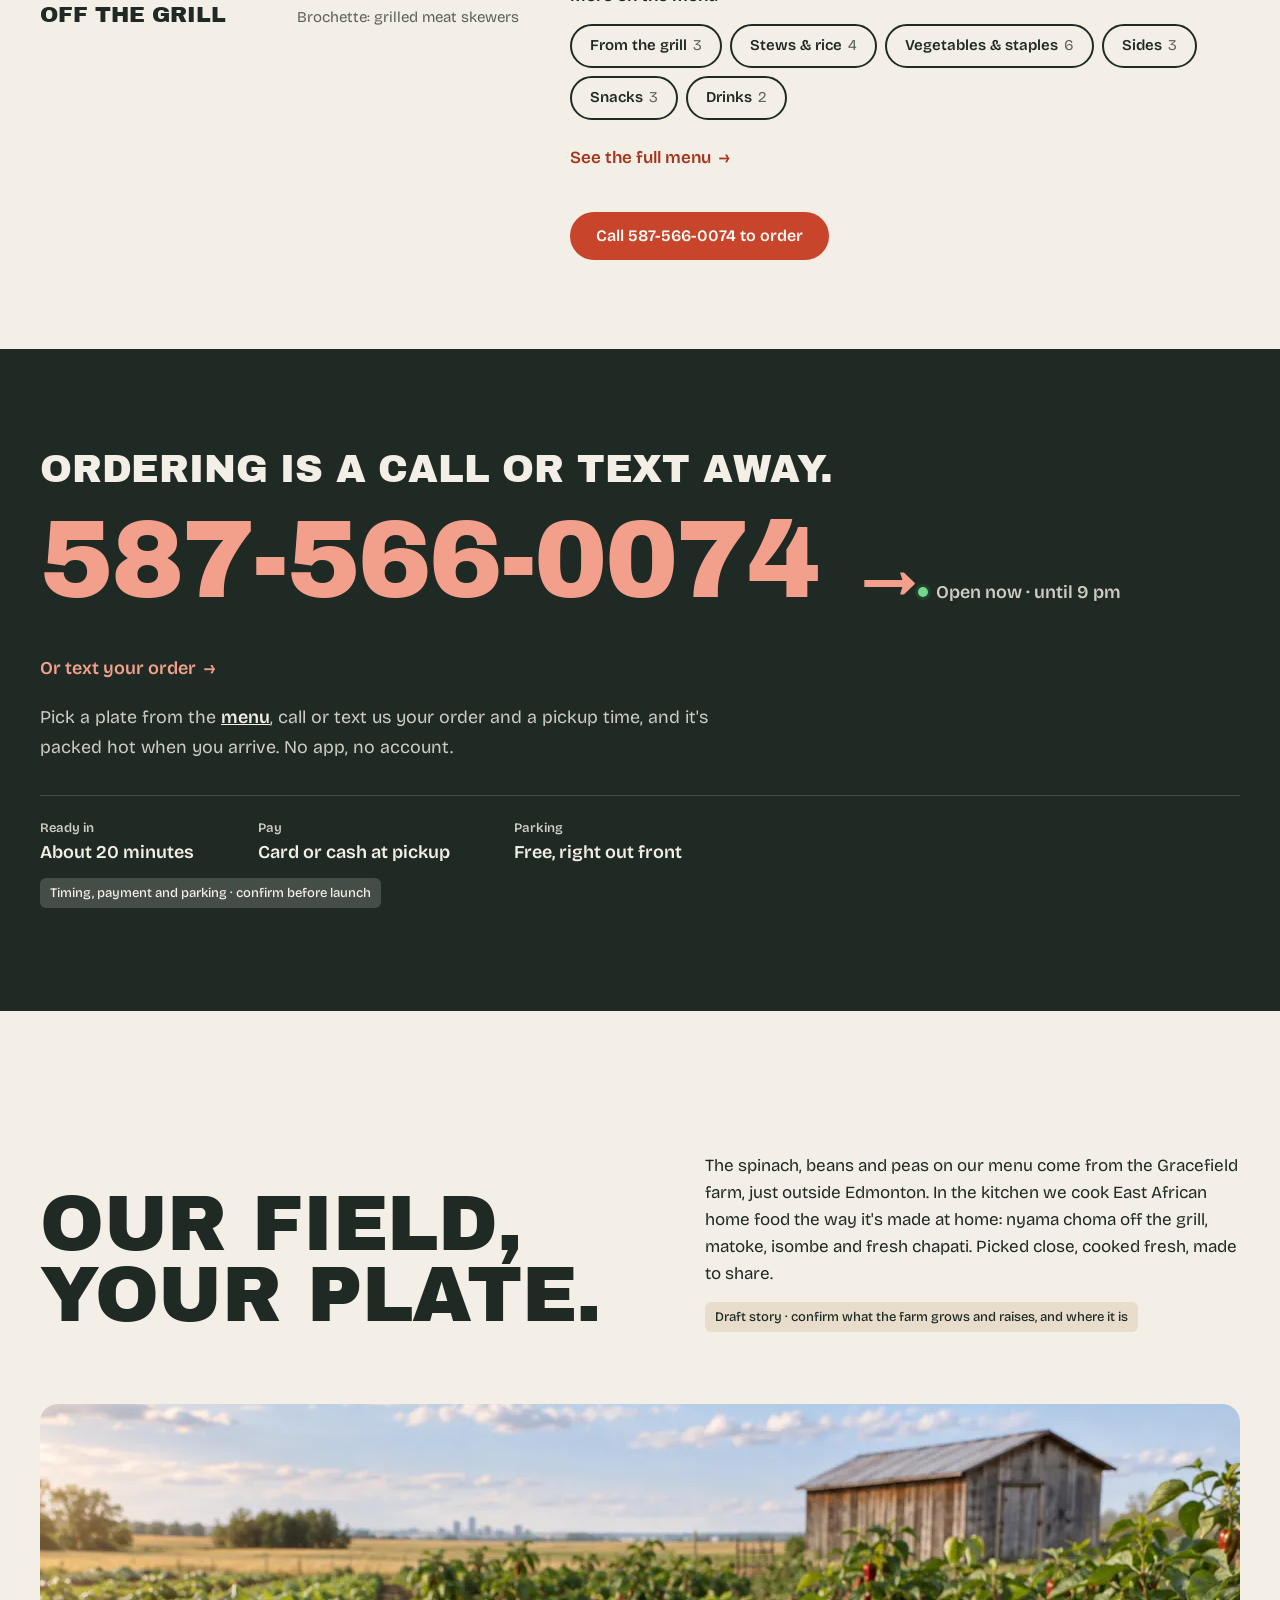
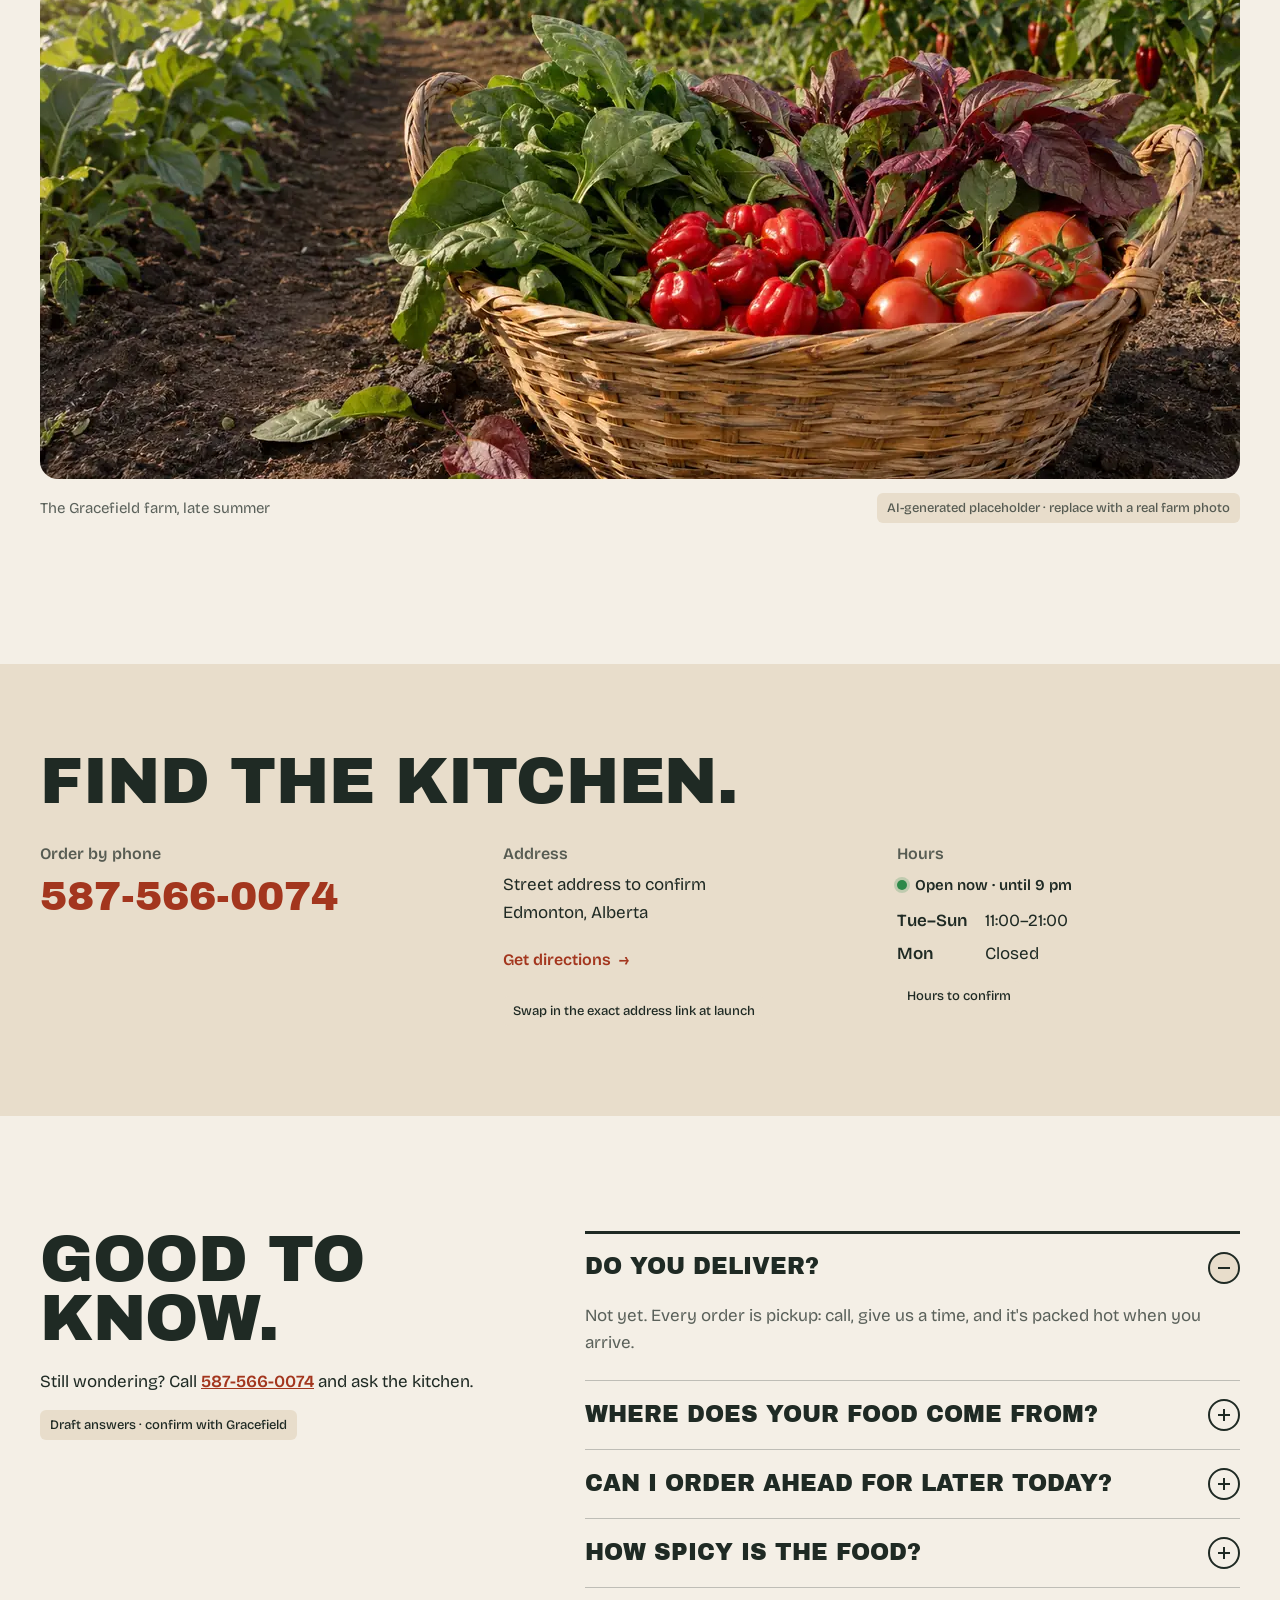
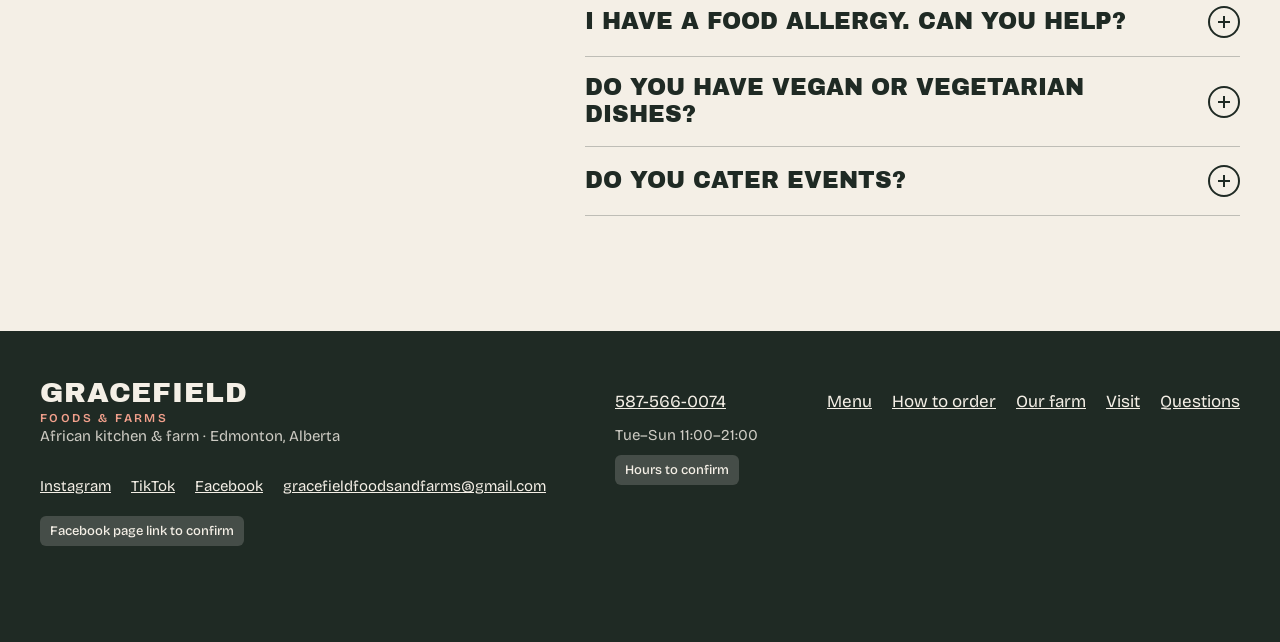
==== commit dbf85967: "Use the client's real East African menu Menu data, homepage favourites and schema now come from the " ====
--- a/homepage-preview.html
+++ b/homepage-preview.html
@@ -5,18 +5,18 @@
 <meta name="viewport" content="width=device-width,initial-scale=1">
 <meta name="robots" content="noindex, nofollow"><!-- REVIEW PREVIEW ONLY: remove on the real site -->
 <title>Gracefield Foods &amp; Farms · African Kitchen in Edmonton</title>
-<meta name="description" content="Gracefield Foods &amp; Farms cooks bold African home food in Edmonton with produce from our own farm. See the menu and call 587-566-0074 to order.">
+<meta name="description" content="Gracefield Foods &amp; Farms cooks East African home food in Edmonton with greens from our own farm. Nyama choma, matoke, isombe, chapati and more. Call or text 587-566-0074 to order.">
 <!-- Share + search basics. LAUNCH: replace relative URLs with the full domain (https://…) and add <link rel="canonical">. -->
 <meta name="theme-color" content="#f4efe6">
 <link rel="icon" href="assets/favicon.svg" type="image/svg+xml">
 <meta property="og:type" content="restaurant">
 <meta property="og:site_name" content="Gracefield Foods &amp; Farms">
 <meta property="og:title" content="Gracefield Foods &amp; Farms · African Kitchen in Edmonton">
-<meta property="og:description" content="Jollof, egusi, suya and doro wat, cooked with greens and meat from our own farm. Call 587-566-0074 to order for pickup.">
+<meta property="og:description" content="Nyama choma, matoke, isombe, brochette and chapati, cooked with greens from our own farm. Call or text 587-566-0074 to order for pickup.">
 <meta property="og:image" content="assets/share-1200x630.jpg">
 <meta property="og:image:width" content="1200">
 <meta property="og:image:height" content="630">
-<meta property="og:image:alt" content="Cast-iron pot of jollof rice with fried plantain and a scotch bonnet">
+<meta property="og:image:alt" content="Cast-iron pot of tomato rice with fried plantain and a red pepper">
 <meta property="og:locale" content="en_CA">
 <meta name="twitter:card" content="summary_large_image">
 <script type="application/ld+json">
@@ -24,9 +24,11 @@
   "@context": "https://schema.org",
   "@type": "Restaurant",
   "name": "Gracefield Foods & Farms",
-  "description": "African home cooking with produce from our own farm, for pickup in Edmonton.",
-  "servesCuisine": ["African", "West African", "Nigerian", "Ghanaian", "Ethiopian"],
+  "description": "East African home cooking with greens from our own farm, for pickup in Edmonton. Catering for weddings, birthdays, office and family events.",
+  "servesCuisine": ["African", "East African", "Kenyan", "Rwandan", "Ugandan"],
   "telephone": "+1-587-566-0074",
+  "email": "gracefieldfoodsandfarms@gmail.com",
+  "sameAs": ["https://www.instagram.com/sandrineuwase01/", "https://www.tiktok.com/@uwasesandrine709"],
   "priceRange": "$$",
   "image": "assets/share-1200x630.jpg",
   "hasMenu": "menu-preview.html",
@@ -52,7 +54,7 @@
 <link rel="preload" as="style" href="https://fonts.googleapis.com/css2?family=Archivo+Black&family=Bricolage+Grotesque:opsz,wght@12..96,400;12..96,500;12..96,600&display=swap">
 <link href="https://fonts.googleapis.com/css2?family=Archivo+Black&family=Bricolage+Grotesque:opsz,wght@12..96,400;12..96,500;12..96,600&display=swap" rel="stylesheet">
 <link rel="preload" as="image" type="image/webp" imagesrcset="assets/hero-800.webp 800w, assets/hero-1200.webp 1200w, assets/hero-1672.webp 1672w" imagesizes="100vw">
-<link rel="stylesheet" href="assets/gracefield.css?v=91feab56">
+<link rel="stylesheet" href="assets/gracefield.css?v=ad8da4b6">
 </head>
 <body>
 <a class="skip" href="#main">Skip to content</a>
@@ -80,13 +82,13 @@
       <source type="image/webp" srcset="assets/hero-800.webp 800w, assets/hero-1200.webp 1200w, assets/hero-1672.webp 1672w" sizes="100vw">
       <img class="hero-img" src="assets/hero-1672.jpg" srcset="assets/hero-800.jpg 800w, assets/hero-1200.jpg 1200w, assets/hero-1672.jpg 1672w" sizes="100vw"
            width="1672" height="941" fetchpriority="high"
-           alt="Overhead view of a cast-iron pot of steaming jollof rice topped with fried plantain and a scotch bonnet pepper">
+           alt="Overhead view of a cast-iron pot of steaming tomato rice topped with fried plantain and a red pepper">
     </picture>
-    <h1 id="hero-title"><span class="l1">Jollof's</span> <span class="l2">on the<br>stove.</span></h1>
+    <h1 id="hero-title"><span class="l1">Dinner's</span> <span class="l2">on the<br>stove.</span></h1>
     <div class="hero-copy">
       <span class="where">Edmonton's farm-to-pot African kitchen</span>
       <p class="open-status" data-open-status hidden></p>
-      <p>Bold home cooking from across Africa, made with greens and meat from our own farm. Browse the menu, call us, and we'll have your plate hot and ready.</p>
+      <p>East African home cooking, made with greens from our own farm. Browse the menu, call or text us, and we'll have your plate hot and ready.</p>
       <a class="link-arrow" href="#menu">See house favourites <span aria-hidden="true">→</span></a>
     </div>
     <a class="edge-cta" href="tel:+15875660074" data-callbar-anchor>Call to order <small>587-566-0074</small><span class="arrow" aria-hidden="true">→</span></a>
@@ -97,7 +99,7 @@
     <div class="wrap">
       <div class="menu-head">
         <div><h2 class="h2" id="menu-title">Pick your plate.</h2><p class="lede"><!-- build:lede -->Five house favourites. The full menu has 21 dishes.<!-- /build:lede --></p></div>
-        <span class="placeholder-note">Sample dishes and prices · to confirm with Gracefield</span>
+        <span class="placeholder-note">From the Gracefield menu · favourites to confirm</span>
       </div>
       <div class="menu-grid">
         <figure class="feature">
@@ -105,32 +107,32 @@
             <source type="image/webp" srcset="assets/feature-suya-640.webp 640w, assets/feature-suya-960.webp 960w" sizes="(max-width:820px) 100vw, 45vw">
             <img src="assets/feature-suya-960.jpg" srcset="assets/feature-suya-640.jpg 640w, assets/feature-suya-960.jpg 960w" sizes="(max-width:820px) 100vw, 45vw"
                  width="960" height="960" loading="lazy" decoding="async"
-                 alt="Spice-crusted beef suya skewers with red onion and tomato on a dark plate">
+                 alt="Grilled, spice-crusted meat skewers with red onion and tomato on a dark plate">
           </picture>
-          <figcaption><b>Off the grill</b><span>Suya: beef, peanut-chili yaji, red onion</span></figcaption>
+          <figcaption><b>Off the grill</b><span>Brochette: grilled meat skewers</span></figcaption>
         </figure>
         <div>
 <!-- build:favourites -->
           <ul class="menu-list">
             <li class="menu-item">
-              <h3>Party Jollof Rice</h3><span class="price">$16</span>
-              <p><span class="region">West Africa.</span> Smoky tomato-and-pepper rice cooked low in the pot, with fried plantain on top.</p>
-            </li>
-            <li class="menu-item">
-              <h3>Egusi &amp; Pounded Yam</h3><span class="price">$19</span>
-              <p><span class="region">Nigeria.</span> Ground melon-seed stew with leafy greens. <span class="farm-tag">From our farm</span></p>
-            </li>
-            <li class="menu-item">
-              <h3>Suya Skewers</h3><span class="price">$15</span>
-              <p><span class="region">Nigeria.</span> Thin-sliced beef rubbed with peanut-chili yaji, served with red onion.</p>
-            </li>
-            <li class="menu-item">
-              <h3>Doro Wat &amp; Injera</h3><span class="price">$20</span>
-              <p><span class="region">Ethiopia.</span> Slow berbere chicken stew with a boiled egg.</p>
-            </li>
-            <li class="menu-item">
-              <h3>Fried Plantain</h3><span class="price">$6</span>
-              <p><span class="region">West Africa.</span> Ripe plantain, fried until the edges caramelise.</p>
+              <h3>Nyama Choma</h3><span class="price">$29.99</span>
+              <p><span class="region">Kenya.</span> Grilled beef, East African style.</p>
+            </li>
+            <li class="menu-item">
+              <h3>Brochette</h3><span class="price">$9.99</span>
+              <p><span class="region">Rwanda.</span> Grilled meat skewers.</p>
+            </li>
+            <li class="menu-item">
+              <h3>Matoke</h3><span class="price">$30.00</span>
+              <p><span class="region">Uganda.</span> Green cooking plantain, an East African staple.</p>
+            </li>
+            <li class="menu-item">
+              <h3>Cassava Leaves (Isombe)</h3><span class="price">$9.99</span>
+              <p><span class="region">Rwanda.</span> Cassava leaves with peanut sauce.</p>
+            </li>
+            <li class="menu-item">
+              <h3>Fried Plantain</h3><span class="price">$9.99</span>
+              <p>Sweet fried plantain.</p>
             </li>
           </ul>
 <!-- /build:favourites -->
@@ -138,12 +140,12 @@
             <p>More on the menu</p>
 <!-- build:chips -->
             <ul class="cat-chips">
-              <li><a href="menu-preview.html#rice">Rice &amp; mains<span class="count">4</span></a></li>
-              <li><a href="menu-preview.html#soups">Soups &amp; swallow<span class="count">4</span></a></li>
               <li><a href="menu-preview.html#grill">From the grill<span class="count">3</span></a></li>
-              <li><a href="menu-preview.html#ethiopian">Ethiopian<span class="count">3</span></a></li>
-              <li><a href="menu-preview.html#sides">Sides<span class="count">4</span></a></li>
-              <li><a href="menu-preview.html#drinks">Drinks<span class="count">3</span></a></li>
+              <li><a href="menu-preview.html#stews">Stews &amp; rice<span class="count">4</span></a></li>
+              <li><a href="menu-preview.html#greens">Vegetables &amp; staples<span class="count">6</span></a></li>
+              <li><a href="menu-preview.html#sides">Sides<span class="count">3</span></a></li>
+              <li><a href="menu-preview.html#snacks">Snacks<span class="count">3</span></a></li>
+              <li><a href="menu-preview.html#drinks">Drinks<span class="count">2</span></a></li>
             </ul>
 <!-- /build:chips -->
             <a class="link-arrow" href="menu-preview.html">See the full menu <span aria-hidden="true">→</span></a>
@@ -159,10 +161,11 @@
   <!-- 3 · A call away (dark) -->
   <section class="order" id="order" aria-labelledby="order-title">
     <div class="wrap">
-      <h2 class="h2" id="order-title">Ordering is a call away.</h2>
+      <h2 class="h2" id="order-title">Ordering is a call or text away.</h2>
       <a class="order-phone" href="tel:+15875660074"><span>587-566-0074</span><span class="arrow" aria-hidden="true">→</span></a>
       <p class="open-status" data-open-status hidden></p>
-      <p>Pick a plate from the <a href="menu-preview.html">menu</a>, call us with your order and a pickup time, and it's packed hot when you arrive. No app, no account.</p>
+      <a class="link-arrow order-text" href="sms:+15875660074">Or text your order <span aria-hidden="true">→</span></a>
+      <p>Pick a plate from the <a href="menu-preview.html">menu</a>, call or text us your order and a pickup time, and it's packed hot when you arrive. No app, no account.</p>
       <dl class="pickup">
         <div><dt>Ready in</dt><dd>About 20 minutes</dd></div>
         <div><dt>Pay</dt><dd>Card or cash at pickup</dd></div>
@@ -177,7 +180,7 @@
     <div class="wrap about">
       <h2 class="h2" id="about-title">Our field, your plate.</h2>
       <div>
-        <p class="lede">The greens in our egusi, the peppers in our stews and the goat on our grill come from the Gracefield farm, just outside Edmonton. In the kitchen we cook the dishes people grew up with across Africa, from Lagos-style jollof to Ethiopian doro wat. Picked close, cooked fresh, made to share.</p>
+        <p class="lede">The spinach, beans and peas on our menu come from the Gracefield farm, just outside Edmonton. In the kitchen we cook East African home food the way it's made at home: nyama choma off the grill, matoke, isombe and fresh chapati. Picked close, cooked fresh, made to share.</p>
         <span class="placeholder-note">Draft story · confirm what the farm grows and raises, and where it is</span>
       </div>
     </div>
@@ -235,27 +238,27 @@
         </details>
         <details name="faq">
           <summary>Where does your food come from?</summary>
-          <div class="faq-a"><p>Much of it from our own farm outside Edmonton: leafy greens, peppers, goat and chicken. Look for the "From our farm" tag on the <a href="menu-preview.html">menu</a>. Rice, plantain and spices come from trusted African grocers.</p></div>
+          <div class="faq-a"><p>Our leafy greens, beans and peas come from our own farm outside Edmonton; look for the "From our farm" tag on the <a href="menu-preview.html">menu</a>. Plantain, cassava, rice and spices come from trusted African grocers.</p></div>
         </details>
         <details name="faq">
           <summary>Can I order ahead for later today?</summary>
-          <div class="faq-a"><p>Yes. Call any time we're open and tell us when you'd like to pick up. We'll start cooking so it's ready on the minute.</p></div>
+          <div class="faq-a"><p>Yes. Call or text any time we're open and tell us when you'd like to pick up. We'll start cooking so it's ready on the minute.</p></div>
         </details>
         <details name="faq">
           <summary>How spicy is the food?</summary>
-          <div class="faq-a"><p>Every dish on the <a href="menu-preview.html">menu</a> shows a heat rating out of 3. Most plates can be made milder; just ask when you call.</p></div>
+          <div class="faq-a"><p>Tell us how you like it when you order. We're happy to keep a plate mild or turn the heat up.</p></div>
         </details>
         <details name="faq">
           <summary>I have a food allergy. Can you help?</summary>
-          <div class="faq-a"><p>Each dish lists its allergens on the menu. Our kitchen cooks with peanuts, fish and wheat, so tell us about any allergy when you order and we'll tell you what's safe.</p></div>
+          <div class="faq-a"><p>Tell us about any allergy when you order and we\'ll tell you what\'s safe. Our kitchen cooks with peanuts (in the isombe) and wheat (in the chapati, mandazi and sambusa).</p></div>
         </details>
         <details name="faq">
           <summary>Do you have vegan or vegetarian dishes?</summary>
-          <div class="faq-a"><p>Yes: party jollof, misir wat, the Ethiopian veggie combo and fried plantain are all vegan. Look for the Vegan and Vegetarian tags on the <a href="menu-preview.html">menu</a>.</p></div>
-        </details>
-        <details name="faq">
-          <summary>Do you cater parties or big orders?</summary>
-          <div class="faq-a"><p>We do trays of jollof, stews and suya for parties and events. Call at least two days ahead so we can plan the pots.</p></div>
+          <div class="faq-a"><p>Several of our vegetable plates and sides, like beans, spinach, garden peas, ugali and fried plantain, are made without meat. Ask when you order and we\'ll confirm how each one is cooked.</p></div>
+        </details>
+        <details name="faq">
+          <summary>Do you cater events?</summary>
+          <div class="faq-a"><p>Yes. We cook for weddings, birthdays, office events and family gatherings. Call or text with your date and number of guests, ideally two weeks ahead for big events.</p></div>
         </details>
       </div>
     </div>
@@ -265,7 +268,15 @@
 
 <footer class="site-footer">
   <div class="wrap">
-    <div><a class="brand" href="#main">Gracefield <span class="brand-sub">Foods &amp; Farms</span></a><p>African kitchen &amp; farm · Edmonton, Alberta</p></div>
+    <div><a class="brand" href="#main">Gracefield <span class="brand-sub">Foods &amp; Farms</span></a><p>African kitchen &amp; farm · Edmonton, Alberta</p>
+      <ul class="foot-social" aria-label="Gracefield online">
+        <li><a href="https://www.instagram.com/sandrineuwase01/" rel="noopener" target="_blank">Instagram<span class="vh"> (opens in a new tab)</span></a></li>
+        <li><a href="https://www.tiktok.com/@uwasesandrine709" rel="noopener" target="_blank">TikTok<span class="vh"> (opens in a new tab)</span></a></li>
+        <li><a href="https://www.facebook.com/search/top?q=Gracefield%20Foods%20and%20Farms%20Ltd" rel="noopener" target="_blank">Facebook<span class="vh"> (opens in a new tab)</span></a></li>
+        <li><a href="mailto:gracefieldfoodsandfarms@gmail.com">gracefieldfoodsandfarms@gmail.com</a></li>
+      </ul>
+      <span class="placeholder-note">Facebook page link to confirm</span>
+    </div>
     <div>
       <a class="foot-phone" href="tel:+15875660074">587-566-0074</a>
       <p>Tue–Sun 11:00–21:00</p>
--- a/assets/gracefield.css
+++ b/assets/gracefield.css
@@ -371,3 +371,9 @@
 @media (max-width:820px){
   .farm-photo img{aspect-ratio:4/3;object-position:62% 60%;border-radius:.875rem}
 }
+
+/* ---------- Text-to-order + footer socials ---------- */
+.order .order-text{display:flex;width:fit-content;color:var(--on-ink-accent);margin:.25rem 0 .75rem;font-size:1.125rem}
+.order .order-text:focus-visible{outline-color:var(--on-ink)}
+.foot-social{list-style:none;margin:1rem 0 0;padding:0;display:flex;flex-wrap:wrap;gap:0 1.25rem}
+.foot-social a{display:inline-flex;align-items:center;min-height:2.75rem;color:var(--on-ink);font-size:.9375rem}
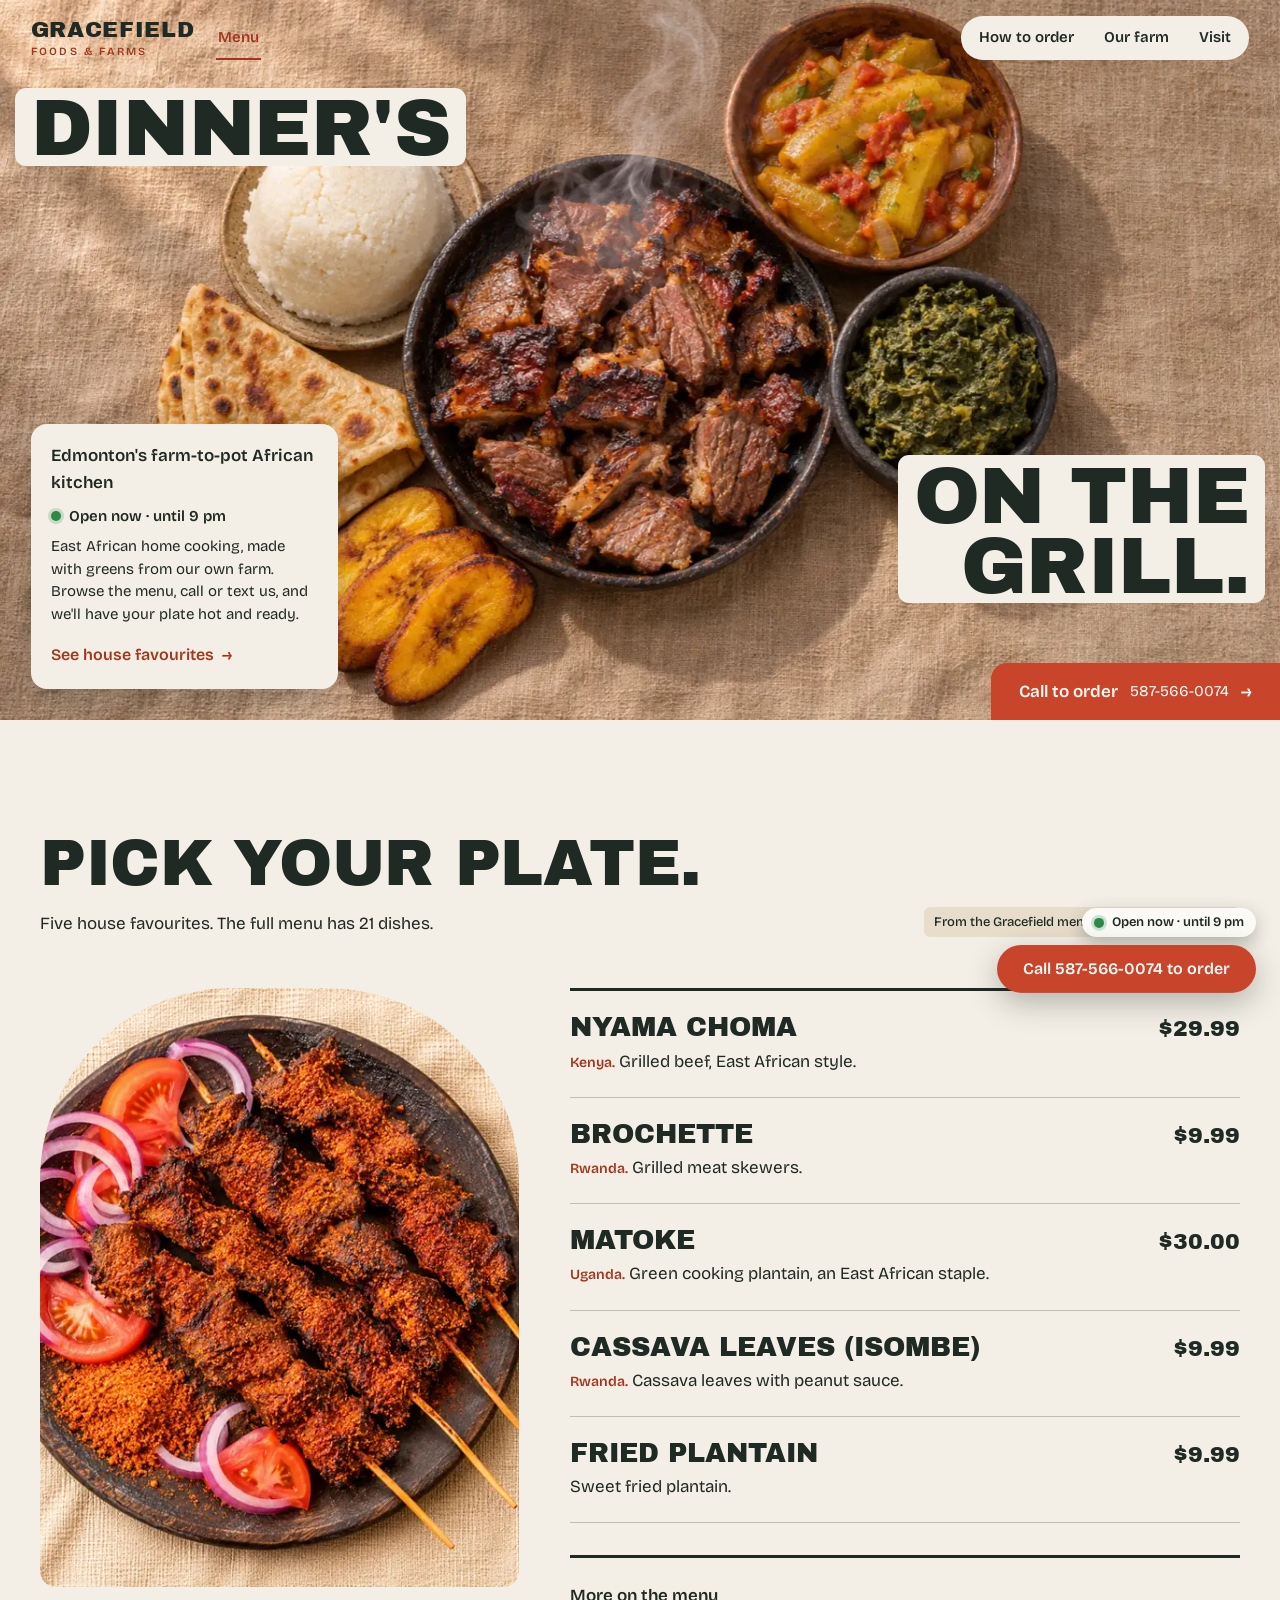
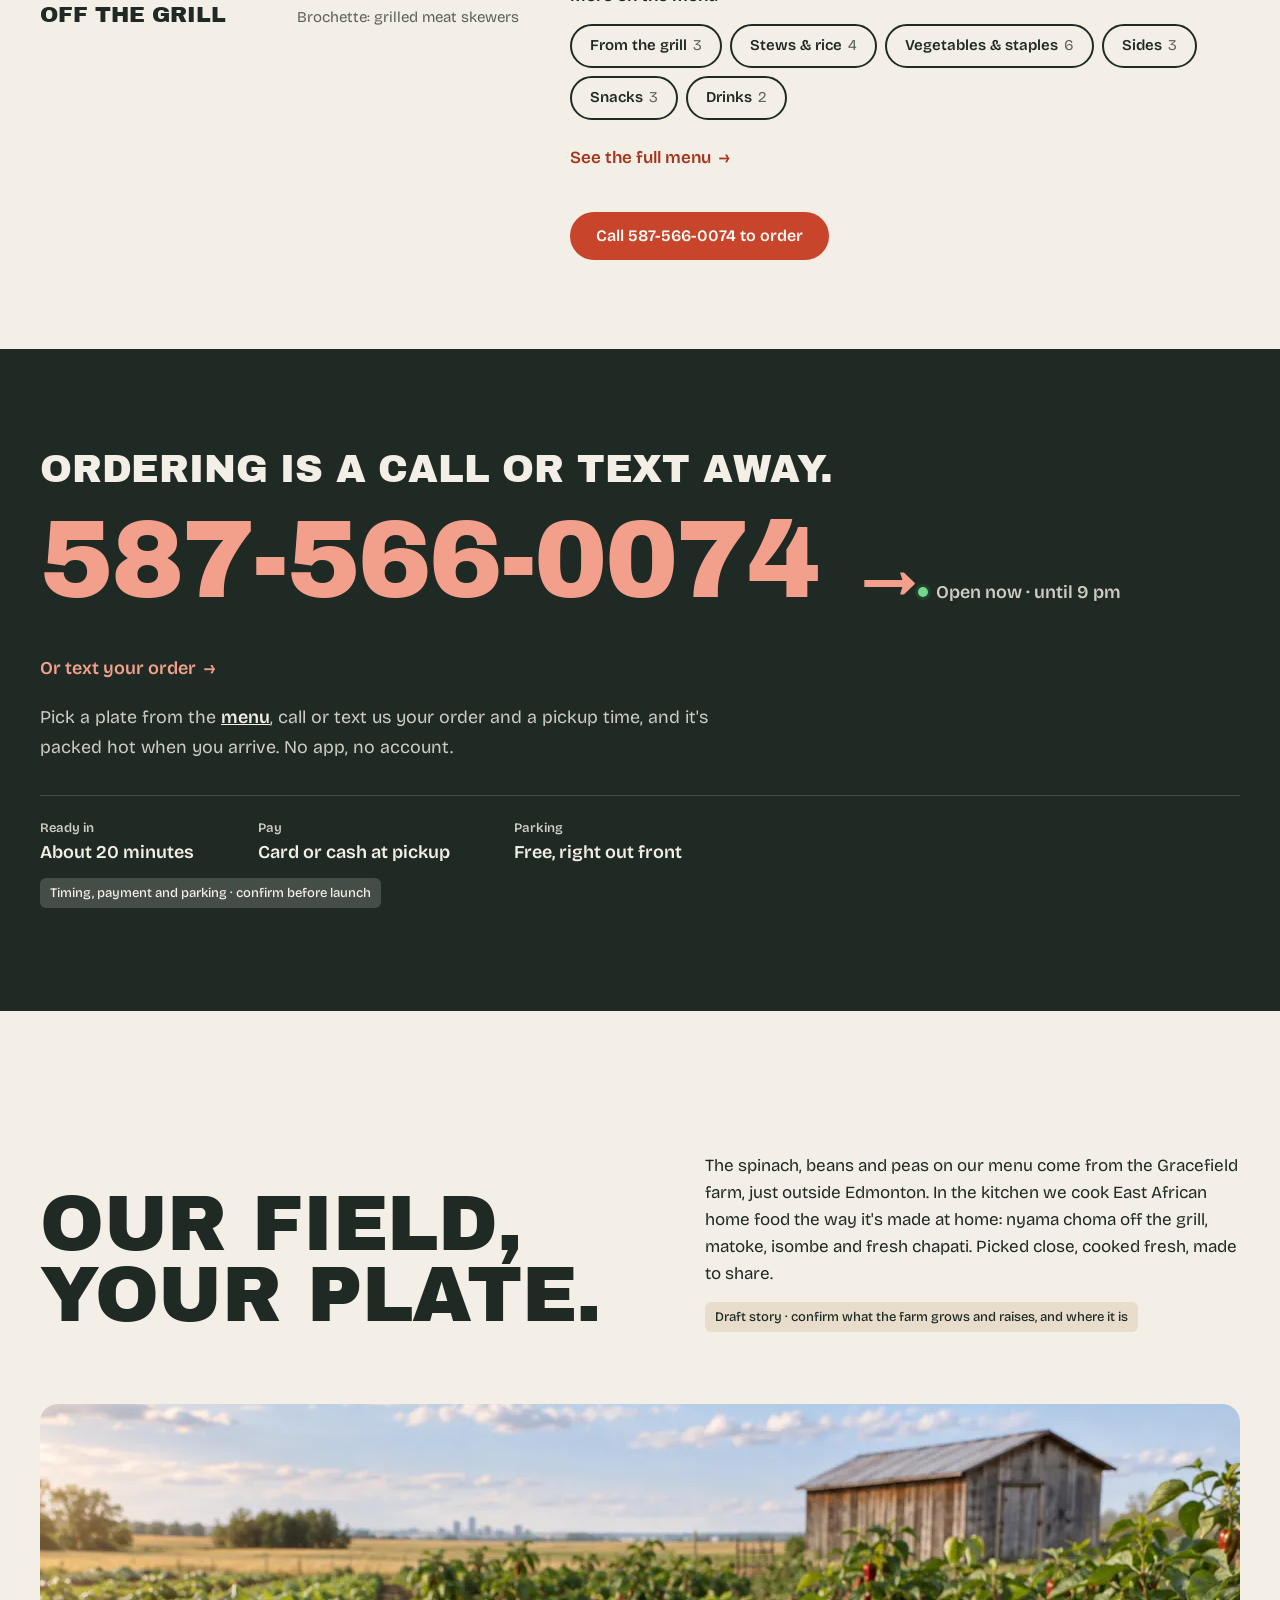
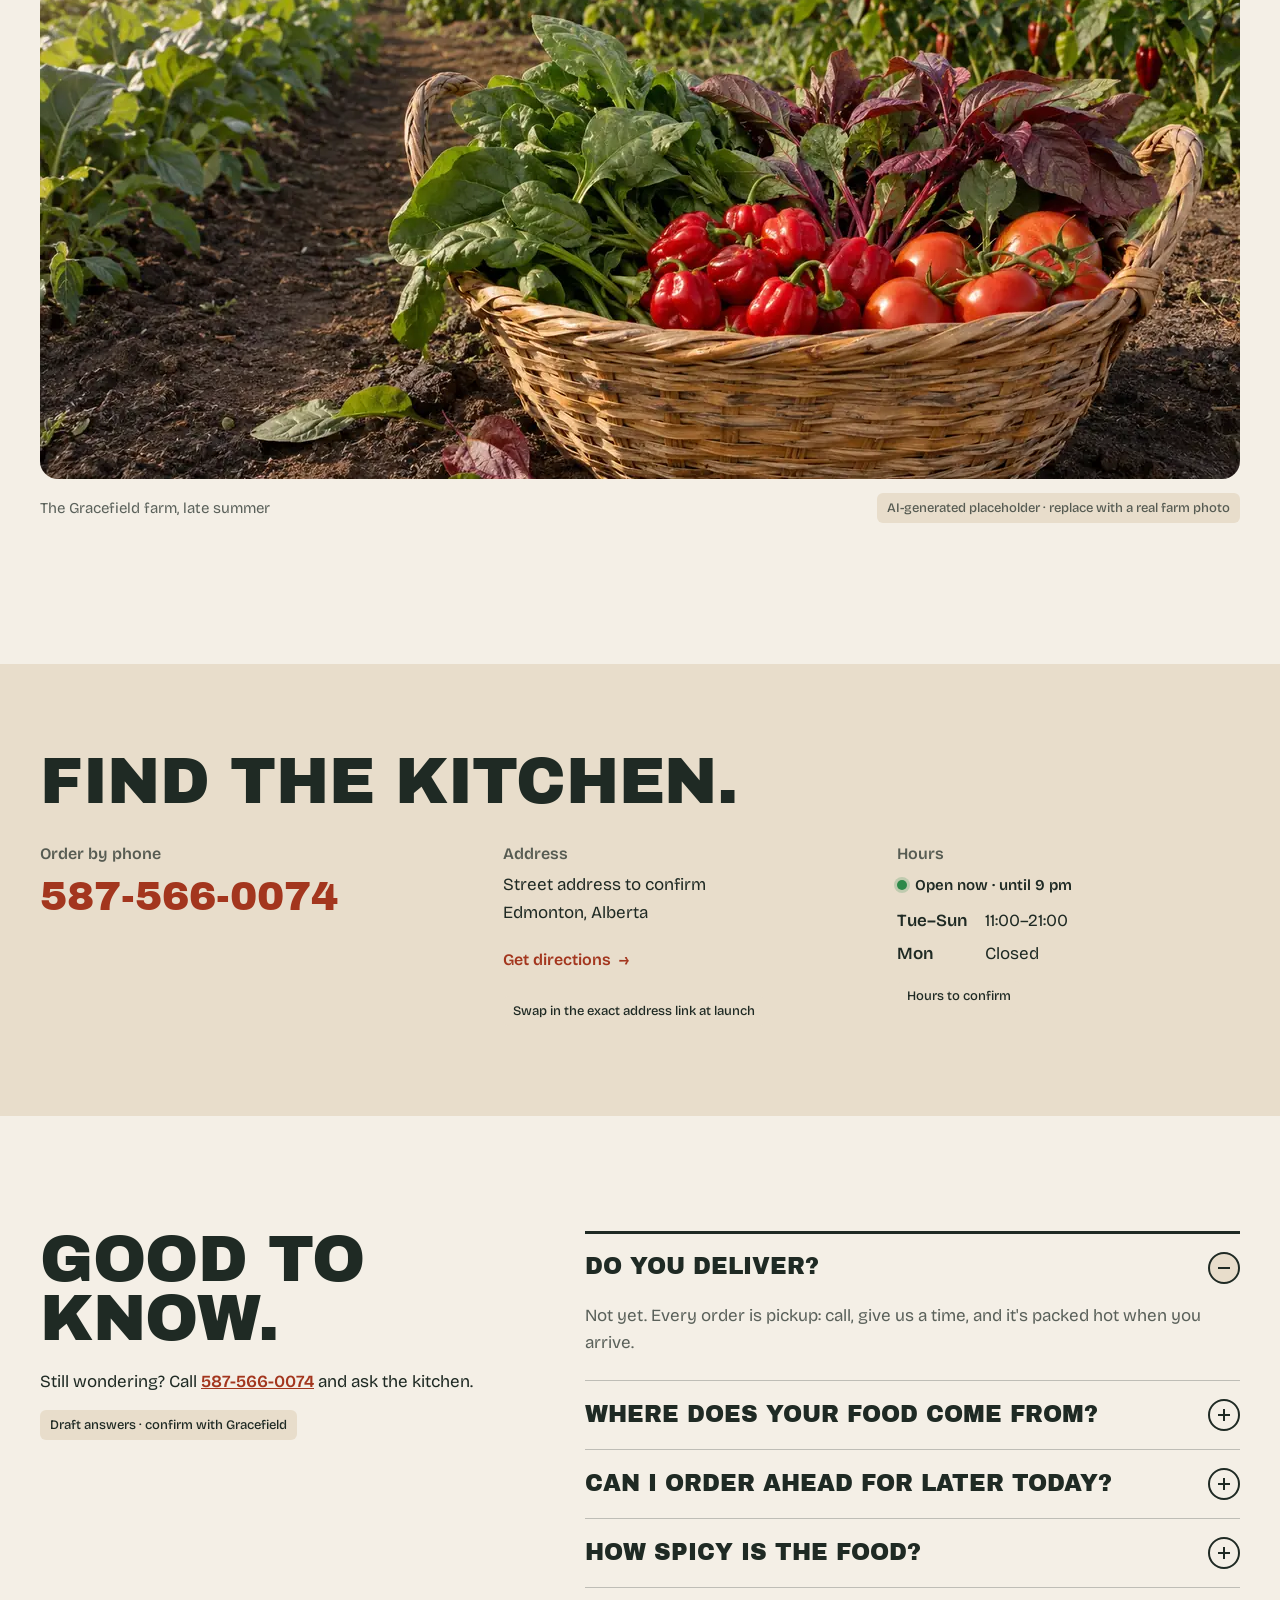
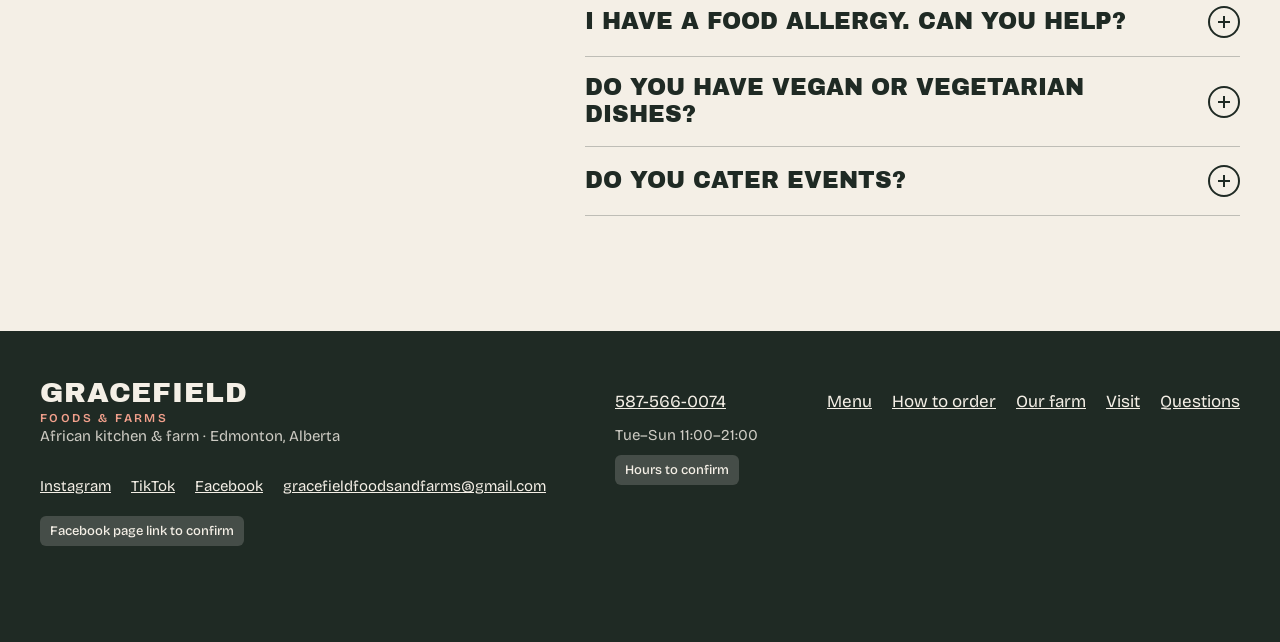
==== commit 4d3e85a2: "New East African hero and readable wide-screen labels Hero photo now shows dishes from the real menu" ====
--- a/homepage-preview.html
+++ b/homepage-preview.html
@@ -13,10 +13,10 @@
 <meta property="og:site_name" content="Gracefield Foods &amp; Farms">
 <meta property="og:title" content="Gracefield Foods &amp; Farms · African Kitchen in Edmonton">
 <meta property="og:description" content="Nyama choma, matoke, isombe, brochette and chapati, cooked with greens from our own farm. Call or text 587-566-0074 to order for pickup.">
-<meta property="og:image" content="assets/share-1200x630.jpg">
+<meta property="og:image" content="assets/share-ea-1200x630.jpg">
 <meta property="og:image:width" content="1200">
 <meta property="og:image:height" content="630">
-<meta property="og:image:alt" content="Cast-iron pot of tomato rice with fried plantain and a red pepper">
+<meta property="og:image:alt" content="Grilled nyama choma with ugali, matoke, isombe, chapati and fried plantain">
 <meta property="og:locale" content="en_CA">
 <meta name="twitter:card" content="summary_large_image">
 <script type="application/ld+json">
@@ -30,7 +30,7 @@
   "email": "gracefieldfoodsandfarms@gmail.com",
   "sameAs": ["https://www.instagram.com/sandrineuwase01/", "https://www.tiktok.com/@uwasesandrine709"],
   "priceRange": "$$",
-  "image": "assets/share-1200x630.jpg",
+  "image": "assets/share-ea-1200x630.jpg",
   "hasMenu": "menu-preview.html",
   "acceptsReservations": false,
   "address": {
@@ -53,8 +53,8 @@
 <link rel="preconnect" href="https://fonts.gstatic.com" crossorigin>
 <link rel="preload" as="style" href="https://fonts.googleapis.com/css2?family=Archivo+Black&family=Bricolage+Grotesque:opsz,wght@12..96,400;12..96,500;12..96,600&display=swap">
 <link href="https://fonts.googleapis.com/css2?family=Archivo+Black&family=Bricolage+Grotesque:opsz,wght@12..96,400;12..96,500;12..96,600&display=swap" rel="stylesheet">
-<link rel="preload" as="image" type="image/webp" imagesrcset="assets/hero-800.webp 800w, assets/hero-1200.webp 1200w, assets/hero-1672.webp 1672w" imagesizes="100vw">
-<link rel="stylesheet" href="assets/gracefield.css?v=ad8da4b6">
+<link rel="preload" as="image" type="image/webp" imagesrcset="assets/hero-ea-800.webp 800w, assets/hero-ea-1200.webp 1200w, assets/hero-ea-1672.webp 1672w" imagesizes="100vw">
+<link rel="stylesheet" href="assets/gracefield.css?v=1859c67e">
 </head>
 <body>
 <a class="skip" href="#main">Skip to content</a>
@@ -79,12 +79,12 @@
   <!-- 1 · Hero -->
   <section class="hero" aria-labelledby="hero-title">
     <picture>
-      <source type="image/webp" srcset="assets/hero-800.webp 800w, assets/hero-1200.webp 1200w, assets/hero-1672.webp 1672w" sizes="100vw">
-      <img class="hero-img" src="assets/hero-1672.jpg" srcset="assets/hero-800.jpg 800w, assets/hero-1200.jpg 1200w, assets/hero-1672.jpg 1672w" sizes="100vw"
+      <source type="image/webp" srcset="assets/hero-ea-800.webp 800w, assets/hero-ea-1200.webp 1200w, assets/hero-ea-1672.webp 1672w" sizes="100vw">
+      <img class="hero-img" src="assets/hero-ea-1672.jpg" srcset="assets/hero-ea-800.jpg 800w, assets/hero-ea-1200.jpg 1200w, assets/hero-ea-1672.jpg 1672w" sizes="100vw"
            width="1672" height="941" fetchpriority="high"
-           alt="Overhead view of a cast-iron pot of steaming tomato rice topped with fried plantain and a red pepper">
+           alt="Overhead view of an East African dinner: steaming grilled nyama choma in a cast-iron pan, surrounded by ugali, matoke, isombe, chapati and fried plantain">
     </picture>
-    <h1 id="hero-title"><span class="l1">Dinner's</span> <span class="l2">on the<br>stove.</span></h1>
+    <h1 id="hero-title"><span class="l1">Dinner's</span> <span class="l2">on the<br>grill.</span></h1>
     <div class="hero-copy">
       <span class="where">Edmonton's farm-to-pot African kitchen</span>
       <p class="open-status" data-open-status hidden></p>
--- a/assets/gracefield.css
+++ b/assets/gracefield.css
@@ -58,7 +58,8 @@
 .hero h1{margin:0;font:400 clamp(3rem,6.2vw,8.5rem)/.88 var(--display);text-transform:uppercase;letter-spacing:-.005em}
 .hero h1 .l1{position:absolute;left:var(--pad);top:clamp(5.5rem,9vh,7.5rem);animation:inL 1s .1s var(--ease) both}
 .hero h1 .l2{position:absolute;right:var(--pad);bottom:clamp(5.75rem,13vh,8rem);text-align:right;animation:inR 1s .2s var(--ease) both}
-.hero-copy{position:absolute;left:var(--pad);bottom:var(--pad);max-width:min(30ch,22vw);z-index:2}
+.hero-copy{position:absolute;left:var(--pad);bottom:var(--pad);max-width:min(32ch,24vw);z-index:2;
+  background:var(--canvas);padding:1.125rem 1.25rem .75rem;border-radius:1rem;box-shadow:0 12px 32px var(--shadow)} /* sits over a busy photo on wide screens */
 .hero-copy p{margin:0 0 .5rem;font-size:clamp(.9375rem,1.1vw,1.125rem);line-height:1.5}
 .hero-copy .where{display:block;font-weight:600;margin-bottom:.375rem}
 .link-arrow{font:600 1rem/1 var(--body);color:var(--accent-text);text-decoration:none;display:inline-flex;align-items:center;gap:.5rem;min-height:2.75rem;border:0;background:none;padding:0;cursor:pointer}
@@ -171,7 +172,7 @@
   .hero h1 .l1,.hero h1 .l2{position:static}
   .hero picture{order:2;display:block}
   .hero-img{position:static;order:2;width:auto;height:auto;aspect-ratio:16/9;margin:1.25rem calc(var(--pad) * -1);max-width:none;object-fit:cover}
-  .hero-copy{position:static;order:3;max-width:none;display:flex;flex-wrap:wrap;align-items:center;gap:.25rem 2rem;padding-right:15rem}
+  .hero-copy{position:static;order:3;max-width:none;display:flex;flex-wrap:wrap;align-items:center;gap:.25rem 2rem;padding:0 15rem 0 0;background:none;box-shadow:none;border-radius:0}
   .hero-copy p{margin:0;max-width:42ch;font-size:1.0625rem}
   .hero-copy .where{flex-basis:100%;margin:0}
   .edge-cta{position:absolute;right:var(--pad);bottom:1.75rem;border-radius:999px}
@@ -377,3 +378,11 @@
 .order .order-text:focus-visible{outline-color:var(--on-ink)}
 .foot-social{list-style:none;margin:1rem 0 0;padding:0;display:flex;flex-wrap:wrap;gap:0 1.25rem}
 .foot-social a{display:inline-flex;align-items:center;min-height:2.75rem;color:var(--on-ink);font-size:.9375rem}
+
+/* ---------- Wide hero over a busy photo: sand "market label" backings ---------- */
+@media (min-width:1101px){
+  .hero h1 .l1,.hero h1 .l2{background:var(--canvas);padding:.08em .2em .02em;border-radius:.14em}
+  .hero h1 .l1{left:calc(var(--pad) - .2em)}
+  .hero h1 .l2{right:calc(var(--pad) - .2em)}
+  .site-header:not(.is-static) .nav-utility{background:var(--canvas);border-radius:999px;padding:0 1rem}
+}
